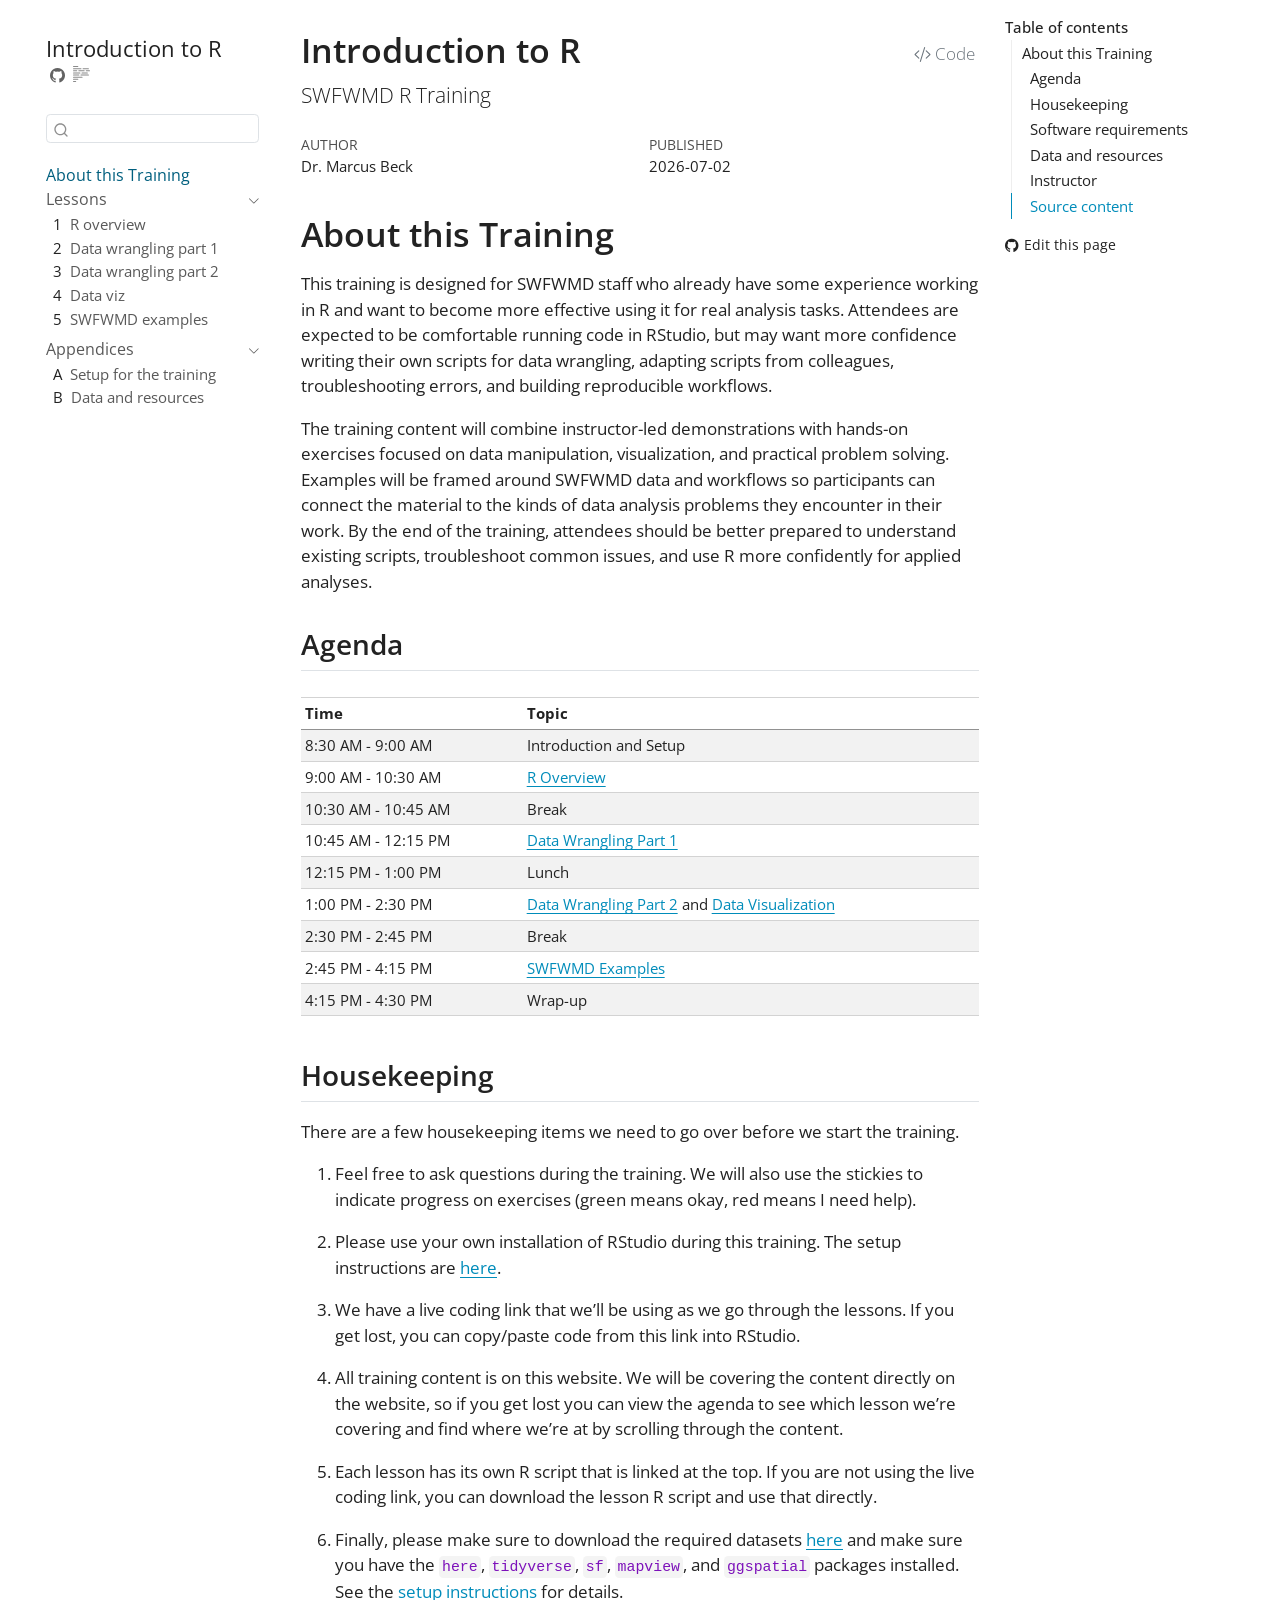
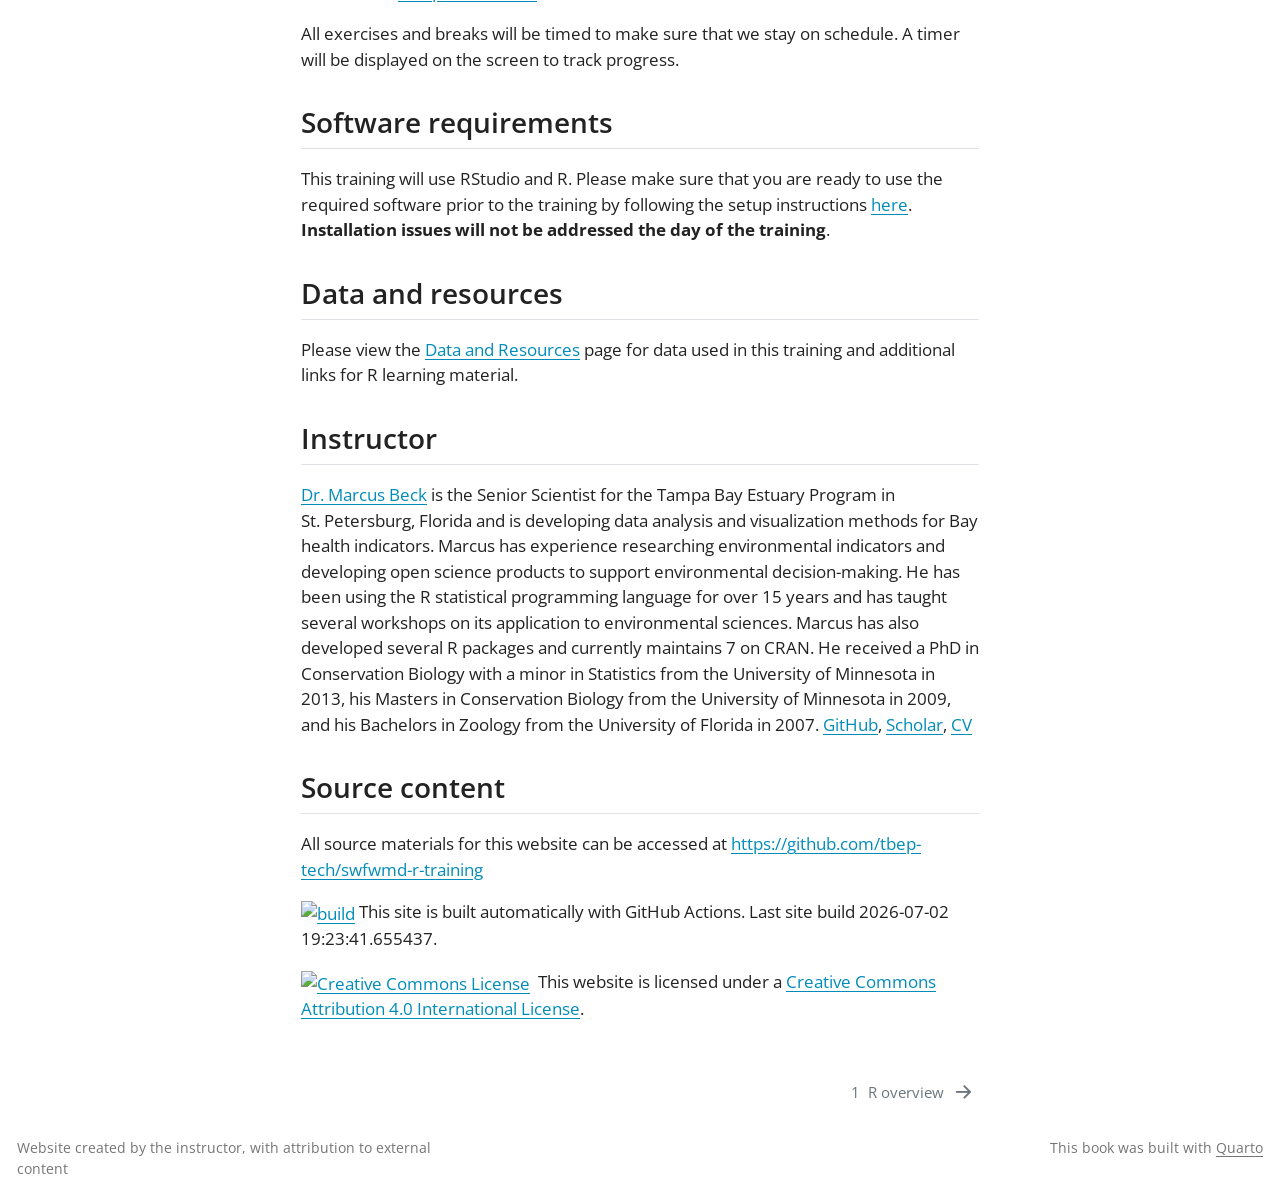
==== index.html @ 3ed72753 "Built site for gh-pages" ====
<!DOCTYPE html>
<html xmlns="http://www.w3.org/1999/xhtml" lang="en" xml:lang="en"><head>

<meta charset="utf-8">
<meta name="generator" content="quarto-1.9.38">

<meta name="viewport" content="width=device-width, initial-scale=1.0, user-scalable=yes">

<meta name="author" content="Dr.&nbsp;Marcus Beck">
<meta name="dcterms.date" content="2026-07-02">

<title>Introduction to R</title>
<style>
/* Default styles provided by pandoc.
** See https://pandoc.org/MANUAL.html#variables-for-html for config info.
*/
code{white-space: pre-wrap;}
span.smallcaps{font-variant: small-caps;}
div.columns{display: flex; gap: min(4vw, 1.5em);}
div.column{flex: auto; overflow-x: auto;}
div.hanging-indent{margin-left: 1.5em; text-indent: -1.5em;}
ul.task-list{list-style: none;}
ul.task-list li input[type="checkbox"] {
  width: 0.8em;
  margin: 0 0.8em 0.2em -1em; /* quarto-specific, see https://github.com/quarto-dev/quarto-cli/issues/4556 */ 
  vertical-align: middle;
}
</style>


<script src="site_libs/quarto-nav/quarto-nav.js"></script>
<script src="site_libs/quarto-nav/headroom.min.js"></script>
<script src="site_libs/clipboard/clipboard.min.js"></script>
<script src="site_libs/quarto-search/autocomplete.umd.js"></script>
<script src="site_libs/quarto-search/fuse.min.js"></script>
<script src="site_libs/quarto-search/quarto-search.js"></script>
<meta name="quarto:offset" content="./">
<link href="./R_overview.html" rel="next">
<script src="site_libs/quarto-html/quarto.js" type="module"></script>
<script src="site_libs/quarto-html/tabsets/tabsets.js" type="module"></script>
<script src="site_libs/quarto-html/popper.min.js"></script>
<script src="site_libs/quarto-html/tippy.umd.min.js"></script>
<script src="site_libs/quarto-html/anchor.min.js"></script>
<link href="site_libs/quarto-html/tippy.css" rel="stylesheet">
<link href="site_libs/quarto-html/quarto-syntax-highlighting-15634bcf2e68342d4ad2dfa704d543f6.css" rel="stylesheet" id="quarto-text-highlighting-styles">
<script src="site_libs/bootstrap/bootstrap.min.js"></script>
<link href="site_libs/bootstrap/bootstrap-icons.css" rel="stylesheet">
<link href="site_libs/bootstrap/bootstrap-e1dc7c06b84616ffc65b98f43969cebb.min.css" rel="stylesheet" append-hash="true" id="quarto-bootstrap" data-mode="light">
<script id="quarto-search-options" type="application/json">{
  "location": "sidebar",
  "copy-button": false,
  "collapse-after": 3,
  "panel-placement": "start",
  "type": "textbox",
  "limit": 50,
  "keyboard-shortcut": [
    "f",
    "/",
    "s"
  ],
  "show-item-context": false,
  "language": {
    "search-no-results-text": "No results",
    "search-matching-documents-text": "matching documents",
    "search-copy-link-title": "Copy link to search",
    "search-hide-matches-text": "Hide additional matches",
    "search-more-match-text": "more match in this document",
    "search-more-matches-text": "more matches in this document",
    "search-clear-button-title": "Clear",
    "search-text-placeholder": "",
    "search-detached-cancel-button-title": "Cancel",
    "search-submit-button-title": "Submit",
    "search-label": "Search"
  }
}</script>


</head>

<body class="nav-sidebar floating quarto-light">

<div id="quarto-search-results"></div>
  <header id="quarto-header" class="headroom fixed-top">
  <nav class="quarto-secondary-nav">
    <div class="container-fluid d-flex">
      <button type="button" class="quarto-btn-toggle btn" data-bs-toggle="collapse" role="button" data-bs-target=".quarto-sidebar-collapse-item" aria-controls="quarto-sidebar" aria-expanded="false" aria-label="Toggle sidebar navigation" onclick="if (window.quartoToggleHeadroom) { window.quartoToggleHeadroom(); }">
        <i class="bi bi-layout-text-sidebar-reverse"></i>
      </button>
        <nav class="quarto-page-breadcrumbs" aria-label="breadcrumb"><ol class="breadcrumb"><li class="breadcrumb-item"><a href="./index.html">About this Training</a></li></ol></nav>
        <a class="flex-grow-1" role="navigation" data-bs-toggle="collapse" data-bs-target=".quarto-sidebar-collapse-item" aria-controls="quarto-sidebar" aria-expanded="false" aria-label="Toggle sidebar navigation" onclick="if (window.quartoToggleHeadroom) { window.quartoToggleHeadroom(); }">      
        </a>
      <button type="button" class="btn quarto-search-button" aria-label="Search" onclick="window.quartoOpenSearch();">
        <i class="bi bi-search"></i>
      </button>
    </div>
  </nav>
</header>
<!-- content -->
<div id="quarto-content" class="quarto-container page-columns page-rows-contents page-layout-article">
<!-- sidebar -->
  <nav id="quarto-sidebar" class="sidebar collapse collapse-horizontal quarto-sidebar-collapse-item sidebar-navigation floating overflow-auto">
    <div class="pt-lg-2 mt-2 text-left sidebar-header">
    <div class="sidebar-title mb-0 py-0">
      <a href="./">Introduction to R</a> 
        <div class="sidebar-tools-main">
    <a href="https://github.com/tbep-tech/swfwmd-r-training" title="Source Code" class="quarto-navigation-tool px-1" aria-label="Source Code"><i class="bi bi-github"></i></a>
  <a href="" class="quarto-reader-toggle quarto-navigation-tool px-1" onclick="window.quartoToggleReader(); return false;" title="Toggle reader mode">
  <div class="quarto-reader-toggle-btn">
  <i class="bi"></i>
  </div>
</a>
</div>
    </div>
      </div>
        <div class="mt-2 flex-shrink-0 align-items-center">
        <div class="sidebar-search">
        <div id="quarto-search" class="" title="Search"></div>
        </div>
        </div>
    <div class="sidebar-menu-container"> 
    <ul class="list-unstyled mt-1">
        <li class="sidebar-item">
  <div class="sidebar-item-container"> 
  <a href="./index.html" class="sidebar-item-text sidebar-link active">
 <span class="menu-text">About this Training</span></a>
  </div>
</li>
        <li class="sidebar-item sidebar-item-section">
      <div class="sidebar-item-container"> 
            <a class="sidebar-item-text sidebar-link text-start" data-bs-toggle="collapse" data-bs-target="#quarto-sidebar-section-1" role="navigation" aria-expanded="true">
 <span class="menu-text">Lessons</span></a>
          <a class="sidebar-item-toggle text-start" data-bs-toggle="collapse" data-bs-target="#quarto-sidebar-section-1" role="navigation" aria-expanded="true" aria-label="Toggle section">
            <i class="bi bi-chevron-right ms-2"></i>
          </a> 
      </div>
      <ul id="quarto-sidebar-section-1" class="collapse list-unstyled sidebar-section depth1 show">  
          <li class="sidebar-item">
  <div class="sidebar-item-container"> 
  <a href="./R_overview.html" class="sidebar-item-text sidebar-link">
 <span class="menu-text"><span class="chapter-number">1</span>&nbsp; <span class="chapter-title">R overview</span></span></a>
  </div>
</li>
          <li class="sidebar-item">
  <div class="sidebar-item-container"> 
  <a href="./data_wrangling_1.html" class="sidebar-item-text sidebar-link">
 <span class="menu-text"><span class="chapter-number">2</span>&nbsp; <span class="chapter-title">Data wrangling part 1</span></span></a>
  </div>
</li>
          <li class="sidebar-item">
  <div class="sidebar-item-container"> 
  <a href="./data_wrangling_2.html" class="sidebar-item-text sidebar-link">
 <span class="menu-text"><span class="chapter-number">3</span>&nbsp; <span class="chapter-title">Data wrangling part 2</span></span></a>
  </div>
</li>
          <li class="sidebar-item">
  <div class="sidebar-item-container"> 
  <a href="./data_viz.html" class="sidebar-item-text sidebar-link">
 <span class="menu-text"><span class="chapter-number">4</span>&nbsp; <span class="chapter-title">Data viz</span></span></a>
  </div>
</li>
          <li class="sidebar-item">
  <div class="sidebar-item-container"> 
  <a href="./swfwmd_examples.html" class="sidebar-item-text sidebar-link">
 <span class="menu-text"><span class="chapter-number">5</span>&nbsp; <span class="chapter-title">SWFWMD examples</span></span></a>
  </div>
</li>
      </ul>
  </li>
        <li class="sidebar-item sidebar-item-section">
      <div class="sidebar-item-container"> 
            <a class="sidebar-item-text sidebar-link text-start" data-bs-toggle="collapse" data-bs-target="#quarto-sidebar-section-2" role="navigation" aria-expanded="true">
 <span class="menu-text">Appendices</span></a>
          <a class="sidebar-item-toggle text-start" data-bs-toggle="collapse" data-bs-target="#quarto-sidebar-section-2" role="navigation" aria-expanded="true" aria-label="Toggle section">
            <i class="bi bi-chevron-right ms-2"></i>
          </a> 
      </div>
      <ul id="quarto-sidebar-section-2" class="collapse list-unstyled sidebar-section depth1 show">  
          <li class="sidebar-item">
  <div class="sidebar-item-container"> 
  <a href="./setup.html" class="sidebar-item-text sidebar-link">
 <span class="menu-text"><span class="chapter-number">A</span>&nbsp; <span class="chapter-title">Setup for the training</span></span></a>
  </div>
</li>
          <li class="sidebar-item">
  <div class="sidebar-item-container"> 
  <a href="./data_resources.html" class="sidebar-item-text sidebar-link">
 <span class="menu-text"><span class="chapter-number">B</span>&nbsp; <span class="chapter-title">Data and resources</span></span></a>
  </div>
</li>
      </ul>
  </li>
    </ul>
    </div>
</nav>
<div id="quarto-sidebar-glass" class="quarto-sidebar-collapse-item" data-bs-toggle="collapse" data-bs-target=".quarto-sidebar-collapse-item"></div>
<!-- margin-sidebar -->
    <div id="quarto-margin-sidebar" class="sidebar margin-sidebar">
        <nav id="TOC" role="doc-toc" class="toc-active">
    <h2 id="toc-title">Table of contents</h2>
   
  <ul>
  <li><a href="#about-this-training" id="toc-about-this-training" class="nav-link active" data-scroll-target="#about-this-training">About this Training</a>
  <ul>
  <li><a href="#agenda" id="toc-agenda" class="nav-link" data-scroll-target="#agenda">Agenda</a></li>
  <li><a href="#housekeeping" id="toc-housekeeping" class="nav-link" data-scroll-target="#housekeeping">Housekeeping</a></li>
  <li><a href="#software-requirements" id="toc-software-requirements" class="nav-link" data-scroll-target="#software-requirements">Software requirements</a></li>
  <li><a href="#data-and-resources" id="toc-data-and-resources" class="nav-link" data-scroll-target="#data-and-resources">Data and resources</a></li>
  <li><a href="#instructor" id="toc-instructor" class="nav-link" data-scroll-target="#instructor">Instructor</a></li>
  <li><a href="#source-content" id="toc-source-content" class="nav-link" data-scroll-target="#source-content">Source content</a></li>
  </ul></li>
  </ul>
<div class="toc-actions"><ul><li><a href="https://github.com/tbep-tech/swfwmd-r-training/edit/main/index.qmd" class="toc-action"><i class="bi bi-github"></i>Edit this page</a></li></ul></div></nav>
    </div>
<!-- main -->
<main class="content" id="quarto-document-content">

<header id="title-block-header" class="quarto-title-block default">
<div class="quarto-title">
<div class="quarto-title-block"><div><h1 class="title">Introduction to R</h1><button type="button" class="btn code-tools-button" id="quarto-code-tools-source" data-quarto-source-url="https://github.com/tbep-tech/swfwmd-r-training/blob/main/index.qmd"><i class="bi"></i> Code</button></div></div>
<p class="subtitle lead">SWFWMD R Training</p>
</div>



<div class="quarto-title-meta">

    <div>
    <div class="quarto-title-meta-heading">Author</div>
    <div class="quarto-title-meta-contents">
             <p>Dr.&nbsp;Marcus Beck </p>
          </div>
  </div>
    
    <div>
    <div class="quarto-title-meta-heading">Published</div>
    <div class="quarto-title-meta-contents">
      <p class="date">2026-07-02</p>
    </div>
  </div>
  
    
  </div>
  


</header>


<div class="cell">
<style type="text/css">
figcaption {
  margin: auto;
  text-align: center;
}
</style>
</div>
<section id="about-this-training" class="level1 unnumbered">
<h1 class="unnumbered">About this Training</h1>
<p>This training is designed for SWFWMD staff who already have some experience working in R and want to become more effective using it for real analysis tasks. Attendees are expected to be comfortable running code in RStudio, but may want more confidence writing their own scripts for data wrangling, adapting scripts from colleagues, troubleshooting errors, and building reproducible workflows.</p>
<p>The training content will combine instructor-led demonstrations with hands-on exercises focused on data manipulation, visualization, and practical problem solving. Examples will be framed around SWFWMD data and workflows so participants can connect the material to the kinds of data analysis problems they encounter in their work. By the end of the training, attendees should be better prepared to understand existing scripts, troubleshoot common issues, and use R more confidently for applied analyses.</p>
<section id="agenda" class="level2 unnumbered">
<h2 class="unnumbered anchored" data-anchor-id="agenda">Agenda</h2>
<div class="cell">
<div class="cell-output-display">
<table class="caption-top table table-sm table-striped small">
<thead>
<tr class="header">
<th style="text-align: left;">Time</th>
<th style="text-align: left;">Topic</th>
</tr>
</thead>
<tbody>
<tr class="odd">
<td style="text-align: left;">8:30 AM - 9:00 AM</td>
<td style="text-align: left;">Introduction and Setup</td>
</tr>
<tr class="even">
<td style="text-align: left;">9:00 AM - 10:30 AM</td>
<td style="text-align: left;"><a href="R_overview.html">R Overview</a></td>
</tr>
<tr class="odd">
<td style="text-align: left;">10:30 AM - 10:45 AM</td>
<td style="text-align: left;">Break</td>
</tr>
<tr class="even">
<td style="text-align: left;">10:45 AM - 12:15 PM</td>
<td style="text-align: left;"><a href="data_wrangling_1.html">Data Wrangling Part 1</a></td>
</tr>
<tr class="odd">
<td style="text-align: left;">12:15 PM - 1:00 PM</td>
<td style="text-align: left;">Lunch</td>
</tr>
<tr class="even">
<td style="text-align: left;">1:00 PM - 2:30 PM</td>
<td style="text-align: left;"><a href="data_wrangling_2.html">Data Wrangling Part 2</a> and <a href="data_viz.html">Data Visualization</a></td>
</tr>
<tr class="odd">
<td style="text-align: left;">2:30 PM - 2:45 PM</td>
<td style="text-align: left;">Break</td>
</tr>
<tr class="even">
<td style="text-align: left;">2:45 PM - 4:15 PM</td>
<td style="text-align: left;"><a href="swfwmd_examples.html">SWFWMD Examples</a></td>
</tr>
<tr class="odd">
<td style="text-align: left;">4:15 PM - 4:30 PM</td>
<td style="text-align: left;">Wrap-up</td>
</tr>
</tbody>
</table>
</div>
</div>
</section>
<section id="housekeeping" class="level2 unnumbered">
<h2 class="unnumbered anchored" data-anchor-id="housekeeping">Housekeeping</h2>
<p>There are a few housekeeping items we need to go over before we start the training.</p>
<ol type="1">
<li><p>Feel free to ask questions during the training. We will also use the stickies to indicate progress on exercises (green means okay, red means I need help).</p></li>
<li><p>Please use your own installation of RStudio during this training. The setup instructions are <a href="setup.html">here</a>.</p></li>
<li><p>We have a live coding link that we’ll be using as we go through the lessons. If you get lost, you can copy/paste code from this link into RStudio.</p></li>
<li><p>All training content is on this website. We will be covering the content directly on the website, so if you get lost you can view the agenda to see which lesson we’re covering and find where we’re at by scrolling through the content.</p></li>
<li><p>Each lesson has its own R script that is linked at the top. If you are not using the live coding link, you can download the lesson R script and use that directly.</p></li>
<li><p>Finally, please make sure to download the required datasets <a href="data/data.zip">here</a> and make sure you have the <code>here</code>, <code>tidyverse</code>, <code>sf</code>, <code>mapview</code>, and <code>ggspatial</code> packages installed. See the <a href="setup.html">setup instructions</a> for details.</p></li>
</ol>
<p>All exercises and breaks will be timed to make sure that we stay on schedule. A timer will be displayed on the screen to track progress.</p>
</section>
<section id="software-requirements" class="level2">
<h2 class="anchored" data-anchor-id="software-requirements">Software requirements</h2>
<p>This training will use RStudio and R. Please make sure that you are ready to use the required software prior to the training by following the setup instructions <a href="setup.html">here</a>. <strong>Installation issues will not be addressed the day of the training</strong>.</p>
</section>
<section id="data-and-resources" class="level2">
<h2 class="anchored" data-anchor-id="data-and-resources">Data and resources</h2>
<p>Please view the <a href="data_resources.html">Data and Resources</a> page for data used in this training and additional links for R learning material.</p>
</section>
<section id="instructor" class="level2">
<h2 class="anchored" data-anchor-id="instructor">Instructor</h2>
<p><a href="mailto:mbeck@tbep.org">Dr.&nbsp;Marcus Beck</a> is the Senior Scientist for the Tampa Bay Estuary Program in St.&nbsp;Petersburg, Florida and is developing data analysis and visualization methods for Bay health indicators. Marcus has experience researching environmental indicators and developing open science products to support environmental decision-making. He has been using the R statistical programming language for over 15 years and has taught several workshops on its application to environmental sciences. Marcus has also developed several R packages and currently maintains 7 on CRAN. He received a PhD in Conservation Biology with a minor in Statistics from the University of Minnesota in 2013, his Masters in Conservation Biology from the University of Minnesota in 2009, and his Bachelors in Zoology from the University of Florida in 2007. <a href="https://github.com/fawda123" target="_blank">GitHub</a>, <a href="https://scholar.google.com/citations?user=9ZDDQ_8AAAAJ&amp;hl=en&amp;authuser=2" target="_blank">Scholar</a>, <a href="https://github.com/fawda123/CV/blob/master/Beck_CV.pdf" target="_blank">CV</a></p>
</section>
<section id="source-content" class="level2">
<h2 class="anchored" data-anchor-id="source-content">Source content</h2>
<p>All source materials for this website can be accessed at <a href="https://github.com/tbep-tech/swfwmd-r-training" target="_blank">https://github.com/tbep-tech/swfwmd-r-training</a></p>
<p><a href="https://github.com/tbep-tech/swfwmd-r-training/actions"><img src="https://github.com/tbep-tech/swfwmd-r-training/workflows/build/badge.svg" class="img-fluid" alt="build"></a> This site is built automatically with GitHub Actions. Last site build 2026-07-02 19:23:41.655437.</p>
<p><a rel="license" href="http://creativecommons.org/licenses/by/4.0/"><img alt="Creative Commons License" style="border-width:0" src="https://i.creativecommons.org/l/by/4.0/88x31.png"></a>&nbsp;&nbsp;This website is licensed under a <a rel="license" href="http://creativecommons.org/licenses/by/4.0/">Creative Commons Attribution 4.0 International License</a>.</p>


</section>
</section>

</main> <!-- /main -->
<script id="quarto-html-after-body" type="application/javascript">
  window.document.addEventListener("DOMContentLoaded", function (event) {
    const icon = "";
    const anchorJS = new window.AnchorJS();
    anchorJS.options = {
      placement: 'right',
      icon: icon
    };
    anchorJS.add('.anchored');
    const isCodeAnnotation = (el) => {
      for (const clz of el.classList) {
        if (clz.startsWith('code-annotation-')) {                     
          return true;
        }
      }
      return false;
    }
    const onCopySuccess = function(e) {
      // button target
      const button = e.trigger;
      // don't keep focus
      button.blur();
      // flash "checked"
      button.classList.add('code-copy-button-checked');
      var currentTitle = button.getAttribute("title");
      button.setAttribute("title", "Copied!");
      let tooltip;
      if (window.bootstrap) {
        button.setAttribute("data-bs-toggle", "tooltip");
        button.setAttribute("data-bs-placement", "left");
        button.setAttribute("data-bs-title", "Copied!");
        tooltip = new bootstrap.Tooltip(button, 
          { trigger: "manual", 
            customClass: "code-copy-button-tooltip",
            offset: [0, -8]});
        tooltip.show();    
      }
      setTimeout(function() {
        if (tooltip) {
          tooltip.hide();
          button.removeAttribute("data-bs-title");
          button.removeAttribute("data-bs-toggle");
          button.removeAttribute("data-bs-placement");
        }
        button.setAttribute("title", currentTitle);
        button.classList.remove('code-copy-button-checked');
      }, 1000);
      // clear code selection
      e.clearSelection();
    }
    const getTextToCopy = function(trigger) {
      const outerScaffold = trigger.parentElement.cloneNode(true);
      const codeEl = outerScaffold.querySelector('code');
      for (const childEl of codeEl.children) {
        if (isCodeAnnotation(childEl)) {
          childEl.remove();
        }
      }
      return codeEl.innerText;
    }
    const clipboard = new window.ClipboardJS('.code-copy-button:not([data-in-quarto-modal])', {
      text: getTextToCopy
    });
    clipboard.on('success', onCopySuccess);
    if (window.document.getElementById('quarto-embedded-source-code-modal')) {
      const clipboardModal = new window.ClipboardJS('.code-copy-button[data-in-quarto-modal]', {
        text: getTextToCopy,
        container: window.document.getElementById('quarto-embedded-source-code-modal')
      });
      clipboardModal.on('success', onCopySuccess);
    }
    const viewSource = window.document.getElementById('quarto-view-source') ||
                       window.document.getElementById('quarto-code-tools-source');
    if (viewSource) {
      const sourceUrl = viewSource.getAttribute("data-quarto-source-url");
      viewSource.addEventListener("click", function(e) {
        if (sourceUrl) {
          // rstudio viewer pane
          if (/\bcapabilities=\b/.test(window.location)) {
            window.open(sourceUrl);
          } else {
            window.location.href = sourceUrl;
          }
        } else {
          const modal = new bootstrap.Modal(document.getElementById('quarto-embedded-source-code-modal'));
          modal.show();
        }
        return false;
      });
    }
    function toggleCodeHandler(show) {
      return function(e) {
        const detailsSrc = window.document.querySelectorAll(".cell > details > .sourceCode");
        for (let i=0; i<detailsSrc.length; i++) {
          const details = detailsSrc[i].parentElement;
          if (show) {
            details.open = true;
          } else {
            details.removeAttribute("open");
          }
        }
        const cellCodeDivs = window.document.querySelectorAll(".cell > .sourceCode");
        const fromCls = show ? "hidden" : "unhidden";
        const toCls = show ? "unhidden" : "hidden";
        for (let i=0; i<cellCodeDivs.length; i++) {
          const codeDiv = cellCodeDivs[i];
          if (codeDiv.classList.contains(fromCls)) {
            codeDiv.classList.remove(fromCls);
            codeDiv.classList.add(toCls);
          } 
        }
        return false;
      }
    }
    const hideAllCode = window.document.getElementById("quarto-hide-all-code");
    if (hideAllCode) {
      hideAllCode.addEventListener("click", toggleCodeHandler(false));
    }
    const showAllCode = window.document.getElementById("quarto-show-all-code");
    if (showAllCode) {
      showAllCode.addEventListener("click", toggleCodeHandler(true));
    }
      var localhostRegex = new RegExp(/^(?:http|https):\/\/localhost\:?[0-9]*\//);
      var mailtoRegex = new RegExp(/^mailto:/);
        var filterRegex = new RegExp('/' + window.location.host + '/');
      var isInternal = (href) => {
          return filterRegex.test(href) || localhostRegex.test(href) || mailtoRegex.test(href);
      }
      // Inspect non-navigation links and adorn them if external
     var links = window.document.querySelectorAll('a[href]:not(.nav-link):not(.navbar-brand):not(.toc-action):not(.sidebar-link):not(.sidebar-item-toggle):not(.pagination-link):not(.no-external):not([aria-hidden]):not(.dropdown-item):not(.quarto-navigation-tool):not(.about-link)');
      for (var i=0; i<links.length; i++) {
        const link = links[i];
        if (!isInternal(link.href)) {
          // undo the damage that might have been done by quarto-nav.js in the case of
          // links that we want to consider external
          if (link.dataset.originalHref !== undefined) {
            link.href = link.dataset.originalHref;
          }
        }
      }
    function tippyHover(el, contentFn, onTriggerFn, onUntriggerFn) {
      const config = {
        allowHTML: true,
        maxWidth: 500,
        delay: 100,
        arrow: false,
        appendTo: function(el) {
            return el.parentElement;
        },
        interactive: true,
        interactiveBorder: 10,
        theme: 'quarto',
        placement: 'bottom-start',
      };
      if (contentFn) {
        config.content = contentFn;
      }
      if (onTriggerFn) {
        config.onTrigger = onTriggerFn;
      }
      if (onUntriggerFn) {
        config.onUntrigger = onUntriggerFn;
      }
      window.tippy(el, config); 
    }
    const noterefs = window.document.querySelectorAll('a[role="doc-noteref"]');
    for (var i=0; i<noterefs.length; i++) {
      const ref = noterefs[i];
      tippyHover(ref, function() {
        // use id or data attribute instead here
        let href = ref.getAttribute('data-footnote-href') || ref.getAttribute('href');
        try { href = new URL(href).hash; } catch {}
        const id = href.replace(/^#\/?/, "");
        const note = window.document.getElementById(id);
        if (note) {
          return note.innerHTML;
        } else {
          return "";
        }
      });
    }
    const xrefs = window.document.querySelectorAll('a.quarto-xref');
    const processXRef = (id, note) => {
      // Strip column container classes
      const stripColumnClz = (el) => {
        el.classList.remove("page-full", "page-columns");
        if (el.children) {
          for (const child of el.children) {
            stripColumnClz(child);
          }
        }
      }
      stripColumnClz(note)
      if (id === null || id.startsWith('sec-')) {
        // Special case sections, only their first couple elements
        const container = document.createElement("div");
        if (note.children && note.children.length > 2) {
          container.appendChild(note.children[0].cloneNode(true));
          for (let i = 1; i < note.children.length; i++) {
            const child = note.children[i];
            if (child.tagName === "P" && child.innerText === "") {
              continue;
            } else {
              container.appendChild(child.cloneNode(true));
              break;
            }
          }
          if (window.Quarto?.typesetMath) {
            window.Quarto.typesetMath(container);
          }
          return container.innerHTML
        } else {
          if (window.Quarto?.typesetMath) {
            window.Quarto.typesetMath(note);
          }
          return note.innerHTML;
        }
      } else {
        // Remove any anchor links if they are present
        const anchorLink = note.querySelector('a.anchorjs-link');
        if (anchorLink) {
          anchorLink.remove();
        }
        if (window.Quarto?.typesetMath) {
          window.Quarto.typesetMath(note);
        }
        if (note.classList.contains("callout")) {
          return note.outerHTML;
        } else {
          return note.innerHTML;
        }
      }
    }
    for (var i=0; i<xrefs.length; i++) {
      const xref = xrefs[i];
      tippyHover(xref, undefined, function(instance) {
        instance.disable();
        let url = xref.getAttribute('href');
        let hash = undefined; 
        if (url.startsWith('#')) {
          hash = url;
        } else {
          try { hash = new URL(url).hash; } catch {}
        }
        if (hash) {
          const id = hash.replace(/^#\/?/, "");
          const note = window.document.getElementById(id);
          if (note !== null) {
            try {
              const html = processXRef(id, note.cloneNode(true));
              instance.setContent(html);
            } finally {
              instance.enable();
              instance.show();
            }
          } else {
            // See if we can fetch this
            fetch(url.split('#')[0])
            .then(res => res.text())
            .then(html => {
              const parser = new DOMParser();
              const htmlDoc = parser.parseFromString(html, "text/html");
              const note = htmlDoc.getElementById(id);
              if (note !== null) {
                const html = processXRef(id, note);
                instance.setContent(html);
              } 
            }).finally(() => {
              instance.enable();
              instance.show();
            });
          }
        } else {
          // See if we can fetch a full url (with no hash to target)
          // This is a special case and we should probably do some content thinning / targeting
          fetch(url)
          .then(res => res.text())
          .then(html => {
            const parser = new DOMParser();
            const htmlDoc = parser.parseFromString(html, "text/html");
            const note = htmlDoc.querySelector('main.content');
            if (note !== null) {
              // This should only happen for chapter cross references
              // (since there is no id in the URL)
              // remove the first header
              if (note.children.length > 0 && note.children[0].tagName === "HEADER") {
                note.children[0].remove();
              }
              const html = processXRef(null, note);
              instance.setContent(html);
            } 
          }).finally(() => {
            instance.enable();
            instance.show();
          });
        }
      }, function(instance) {
      });
    }
        let selectedAnnoteEl;
        const selectorForAnnotation = ( cell, annotation) => {
          let cellAttr = 'data-code-cell="' + cell + '"';
          let lineAttr = 'data-code-annotation="' +  annotation + '"';
          const selector = 'span[' + cellAttr + '][' + lineAttr + ']';
          return selector;
        }
        const selectCodeLines = (annoteEl) => {
          const doc = window.document;
          const targetCell = annoteEl.getAttribute("data-target-cell");
          const targetAnnotation = annoteEl.getAttribute("data-target-annotation");
          const annoteSpan = window.document.querySelector(selectorForAnnotation(targetCell, targetAnnotation));
          const lines = annoteSpan.getAttribute("data-code-lines").split(",");
          const lineIds = lines.map((line) => {
            return targetCell + "-" + line;
          })
          let top = null;
          let height = null;
          let parent = null;
          if (lineIds.length > 0) {
              //compute the position of the single el (top and bottom and make a div)
              const el = window.document.getElementById(lineIds[0]);
              top = el.offsetTop;
              height = el.offsetHeight;
              parent = el.parentElement.parentElement;
            if (lineIds.length > 1) {
              const lastEl = window.document.getElementById(lineIds[lineIds.length - 1]);
              const bottom = lastEl.offsetTop + lastEl.offsetHeight;
              height = bottom - top;
            }
            if (top !== null && height !== null && parent !== null) {
              // cook up a div (if necessary) and position it 
              let div = window.document.getElementById("code-annotation-line-highlight");
              if (div === null) {
                div = window.document.createElement("div");
                div.setAttribute("id", "code-annotation-line-highlight");
                div.style.position = 'absolute';
                parent.appendChild(div);
              }
              div.style.top = top - 2 + "px";
              div.style.height = height + 4 + "px";
              div.style.left = 0;
              let gutterDiv = window.document.getElementById("code-annotation-line-highlight-gutter");
              if (gutterDiv === null) {
                gutterDiv = window.document.createElement("div");
                gutterDiv.setAttribute("id", "code-annotation-line-highlight-gutter");
                gutterDiv.style.position = 'absolute';
                const codeCell = window.document.getElementById(targetCell);
                const gutter = codeCell.querySelector('.code-annotation-gutter');
                gutter.appendChild(gutterDiv);
              }
              gutterDiv.style.top = top - 2 + "px";
              gutterDiv.style.height = height + 4 + "px";
            }
            selectedAnnoteEl = annoteEl;
          }
        };
        const unselectCodeLines = () => {
          const elementsIds = ["code-annotation-line-highlight", "code-annotation-line-highlight-gutter"];
          elementsIds.forEach((elId) => {
            const div = window.document.getElementById(elId);
            if (div) {
              div.remove();
            }
          });
          selectedAnnoteEl = undefined;
        };
          // Handle positioning of the toggle
      window.addEventListener(
        "resize",
        throttle(() => {
          elRect = undefined;
          if (selectedAnnoteEl) {
            selectCodeLines(selectedAnnoteEl);
          }
        }, 10)
      );
      function throttle(fn, ms) {
      let throttle = false;
      let timer;
        return (...args) => {
          if(!throttle) { // first call gets through
              fn.apply(this, args);
              throttle = true;
          } else { // all the others get throttled
              if(timer) clearTimeout(timer); // cancel #2
              timer = setTimeout(() => {
                fn.apply(this, args);
                timer = throttle = false;
              }, ms);
          }
        };
      }
        // Attach click handler to the DT
        const annoteDls = window.document.querySelectorAll('dt[data-target-cell]');
        for (const annoteDlNode of annoteDls) {
          annoteDlNode.addEventListener('click', (event) => {
            const clickedEl = event.target;
            if (clickedEl !== selectedAnnoteEl) {
              unselectCodeLines();
              const activeEl = window.document.querySelector('dt[data-target-cell].code-annotation-active');
              if (activeEl) {
                activeEl.classList.remove('code-annotation-active');
              }
              selectCodeLines(clickedEl);
              clickedEl.classList.add('code-annotation-active');
            } else {
              // Unselect the line
              unselectCodeLines();
              clickedEl.classList.remove('code-annotation-active');
            }
          });
        }
    const findCites = (el) => {
      const parentEl = el.parentElement;
      if (parentEl) {
        const cites = parentEl.dataset.cites;
        if (cites) {
          return {
            el,
            cites: cites.split(' ')
          };
        } else {
          return findCites(el.parentElement)
        }
      } else {
        return undefined;
      }
    };
    var bibliorefs = window.document.querySelectorAll('a[role="doc-biblioref"]');
    for (var i=0; i<bibliorefs.length; i++) {
      const ref = bibliorefs[i];
      const citeInfo = findCites(ref);
      if (citeInfo) {
        tippyHover(citeInfo.el, function() {
          var popup = window.document.createElement('div');
          citeInfo.cites.forEach(function(cite) {
            var citeDiv = window.document.createElement('div');
            citeDiv.classList.add('hanging-indent');
            citeDiv.classList.add('csl-entry');
            var biblioDiv = window.document.getElementById('ref-' + cite);
            if (biblioDiv) {
              citeDiv.innerHTML = biblioDiv.innerHTML;
            }
            popup.appendChild(citeDiv);
          });
          return popup.innerHTML;
        });
      }
    }
  });
  </script>
<nav class="page-navigation">
  <div class="nav-page nav-page-previous">
  </div>
  <div class="nav-page nav-page-next">
      <a href="./R_overview.html" class="pagination-link" aria-label="R overview">
        <span class="nav-page-text"><span class="chapter-number">1</span>&nbsp; <span class="chapter-title">R overview</span></span> <i class="bi bi-arrow-right-short"></i>
      </a>
  </div>
</nav>
</div> <!-- /content -->
<footer class="footer">
  <div class="nav-footer">
    <div class="nav-footer-left">
<p>Website created by the instructor, with attribution to external content</p>
</div>   
    <div class="nav-footer-center">
      &nbsp;
    <div class="toc-actions d-sm-block d-md-none"><ul><li><a href="https://github.com/tbep-tech/swfwmd-r-training/edit/main/index.qmd" class="toc-action"><i class="bi bi-github"></i>Edit this page</a></li></ul></div></div>
    <div class="nav-footer-right">
<p>This book was built with <a href="https://quarto.org/" target="_blank">Quarto</a></p>
</div>
  </div>
</footer>




</body></html>
---- site_libs/quarto-html/tippy.css ----
.tippy-box[data-animation=fade][data-state=hidden]{opacity:0}[data-tippy-root]{max-width:calc(100vw - 10px)}.tippy-box{position:relative;background-color:#333;color:#fff;border-radius:4px;font-size:14px;line-height:1.4;white-space:normal;outline:0;transition-property:transform,visibility,opacity}.tippy-box[data-placement^=top]>.tippy-arrow{bottom:0}.tippy-box[data-placement^=top]>.tippy-arrow:before{bottom:-7px;left:0;border-width:8px 8px 0;border-top-color:initial;transform-origin:center top}.tippy-box[data-placement^=bottom]>.tippy-arrow{top:0}.tippy-box[data-placement^=bottom]>.tippy-arrow:before{top:-7px;left:0;border-width:0 8px 8px;border-bottom-color:initial;transform-origin:center bottom}.tippy-box[data-placement^=left]>.tippy-arrow{right:0}.tippy-box[data-placement^=left]>.tippy-arrow:before{border-width:8px 0 8px 8px;border-left-color:initial;right:-7px;transform-origin:center left}.tippy-box[data-placement^=right]>.tippy-arrow{left:0}.tippy-box[data-placement^=right]>.tippy-arrow:before{left:-7px;border-width:8px 8px 8px 0;border-right-color:initial;transform-origin:center right}.tippy-box[data-inertia][data-state=visible]{transition-timing-function:cubic-bezier(.54,1.5,.38,1.11)}.tippy-arrow{width:16px;height:16px;color:#333}.tippy-arrow:before{content:"";position:absolute;border-color:transparent;border-style:solid}.tippy-content{position:relative;padding:5px 9px;z-index:1}
---- site_libs/quarto-html/quarto-syntax-highlighting-15634bcf2e68342d4ad2dfa704d543f6.css ----
/* quarto syntax highlight colors */
:root {
  --quarto-hl-ot-color: #003B4F;
  --quarto-hl-at-color: #657422;
  --quarto-hl-ss-color: #20794D;
  --quarto-hl-an-color: #5E5E5E;
  --quarto-hl-fu-color: #4758AB;
  --quarto-hl-st-color: #20794D;
  --quarto-hl-cf-color: #003B4F;
  --quarto-hl-op-color: #5E5E5E;
  --quarto-hl-er-color: #AD0000;
  --quarto-hl-bn-color: #AD0000;
  --quarto-hl-al-color: #AD0000;
  --quarto-hl-va-color: #111111;
  --quarto-hl-bu-color: inherit;
  --quarto-hl-ex-color: inherit;
  --quarto-hl-pp-color: #AD0000;
  --quarto-hl-in-color: #5E5E5E;
  --quarto-hl-vs-color: #20794D;
  --quarto-hl-wa-color: #5E5E5E;
  --quarto-hl-do-color: #5E5E5E;
  --quarto-hl-im-color: #00769E;
  --quarto-hl-ch-color: #20794D;
  --quarto-hl-dt-color: #AD0000;
  --quarto-hl-fl-color: #AD0000;
  --quarto-hl-co-color: #5E5E5E;
  --quarto-hl-cv-color: #5E5E5E;
  --quarto-hl-cn-color: #8f5902;
  --quarto-hl-sc-color: #5E5E5E;
  --quarto-hl-dv-color: #AD0000;
  --quarto-hl-kw-color: #003B4F;
}

/* other quarto variables */
:root {
  --quarto-font-monospace: SFMono-Regular, Menlo, Monaco, Consolas, "Liberation Mono", "Courier New", monospace;
}

/* syntax highlight based on Pandoc's rules */
pre > code.sourceCode > span {
  color: #003B4F;
}

code.sourceCode > span {
  color: #003B4F;
}

div.sourceCode,
div.sourceCode pre.sourceCode {
  color: #003B4F;
}

/* Normal */
code span {
  color: #003B4F;
}

/* Alert */
code span.al {
  color: #AD0000;
  font-style: inherit;
}

/* Annotation */
code span.an {
  color: #5E5E5E;
  font-style: inherit;
}

/* Attribute */
code span.at {
  color: #657422;
  font-style: inherit;
}

/* BaseN */
code span.bn {
  color: #AD0000;
  font-style: inherit;
}

/* BuiltIn */
code span.bu {
  font-style: inherit;
}

/* ControlFlow */
code span.cf {
  color: #003B4F;
  font-weight: bold;
  font-style: inherit;
}

/* Char */
code span.ch {
  color: #20794D;
  font-style: inherit;
}

/* Constant */
code span.cn {
  color: #8f5902;
  font-style: inherit;
}

/* Comment */
code span.co {
  color: #5E5E5E;
  font-style: inherit;
}

/* CommentVar */
code span.cv {
  color: #5E5E5E;
  font-style: italic;
}

/* Documentation */
code span.do {
  color: #5E5E5E;
  font-style: italic;
}

/* DataType */
code span.dt {
  color: #AD0000;
  font-style: inherit;
}

/* DecVal */
code span.dv {
  color: #AD0000;
  font-style: inherit;
}

/* Error */
code span.er {
  color: #AD0000;
  font-style: inherit;
}

/* Extension */
code span.ex {
  font-style: inherit;
}

/* Float */
code span.fl {
  color: #AD0000;
  font-style: inherit;
}

/* Function */
code span.fu {
  color: #4758AB;
  font-style: inherit;
}

/* Import */
code span.im {
  color: #00769E;
  font-style: inherit;
}

/* Information */
code span.in {
  color: #5E5E5E;
  font-style: inherit;
}

/* Keyword */
code span.kw {
  color: #003B4F;
  font-weight: bold;
  font-style: inherit;
}

/* Operator */
code span.op {
  color: #5E5E5E;
  font-style: inherit;
}

/* Other */
code span.ot {
  color: #003B4F;
  font-style: inherit;
}

/* Preprocessor */
code span.pp {
  color: #AD0000;
  font-style: inherit;
}

/* SpecialChar */
code span.sc {
  color: #5E5E5E;
  font-style: inherit;
}

/* SpecialString */
code span.ss {
  color: #20794D;
  font-style: inherit;
}

/* String */
code span.st {
  color: #20794D;
  font-style: inherit;
}

/* Variable */
code span.va {
  color: #111111;
  font-style: inherit;
}

/* VerbatimString */
code span.vs {
  color: #20794D;
  font-style: inherit;
}

/* Warning */
code span.wa {
  color: #5E5E5E;
  font-style: italic;
}

.prevent-inlining {
  content: "</";
}

/*# sourceMappingURL=f23921c56f73e400b49028c9186a1aa0.css.map */
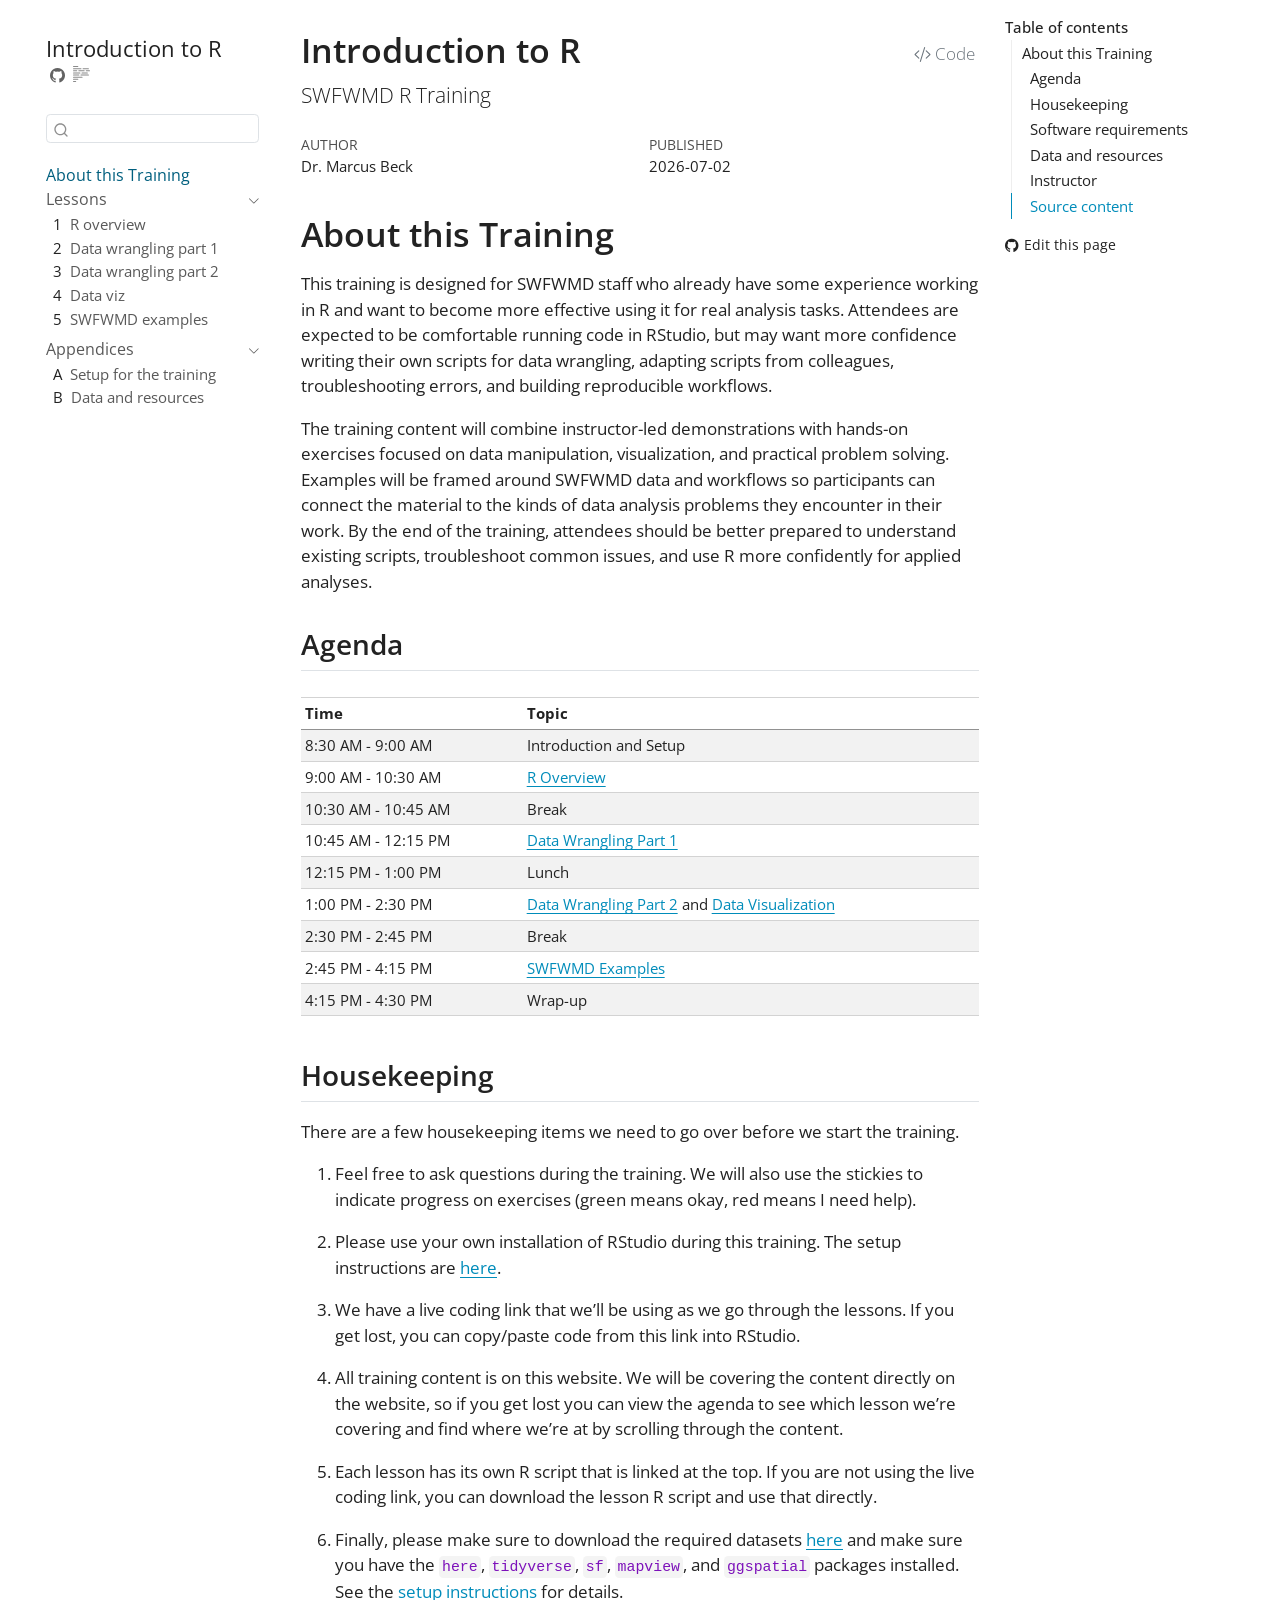
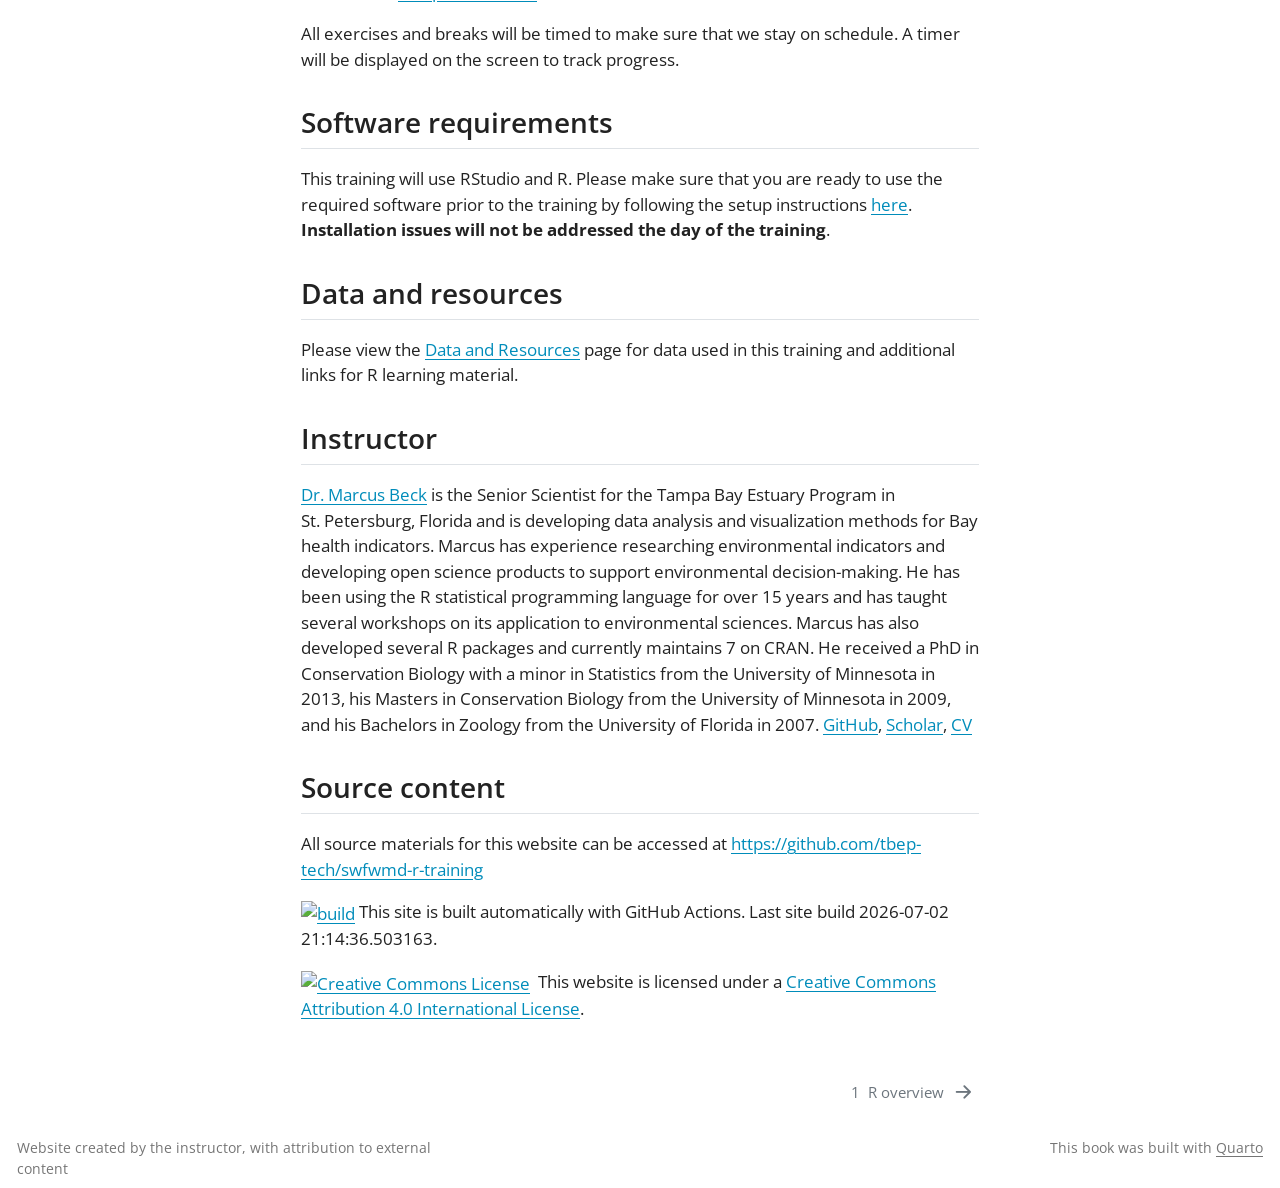
==== commit b5621d7b: "Built site for gh-pages" ====
--- a/index.html
+++ b/index.html
@@ -339,7 +339,7 @@
 <section id="source-content" class="level2">
 <h2 class="anchored" data-anchor-id="source-content">Source content</h2>
 <p>All source materials for this website can be accessed at <a href="https://github.com/tbep-tech/swfwmd-r-training" target="_blank">https://github.com/tbep-tech/swfwmd-r-training</a></p>
-<p><a href="https://github.com/tbep-tech/swfwmd-r-training/actions"><img src="https://github.com/tbep-tech/swfwmd-r-training/workflows/build/badge.svg" class="img-fluid" alt="build"></a> This site is built automatically with GitHub Actions. Last site build 2026-07-02 19:23:41.655437.</p>
+<p><a href="https://github.com/tbep-tech/swfwmd-r-training/actions"><img src="https://github.com/tbep-tech/swfwmd-r-training/workflows/build/badge.svg" class="img-fluid" alt="build"></a> This site is built automatically with GitHub Actions. Last site build 2026-07-02 21:14:36.503163.</p>
 <p><a rel="license" href="http://creativecommons.org/licenses/by/4.0/"><img alt="Creative Commons License" style="border-width:0" src="https://i.creativecommons.org/l/by/4.0/88x31.png"></a>&nbsp;&nbsp;This website is licensed under a <a rel="license" href="http://creativecommons.org/licenses/by/4.0/">Creative Commons Attribution 4.0 International License</a>.</p>
 
 
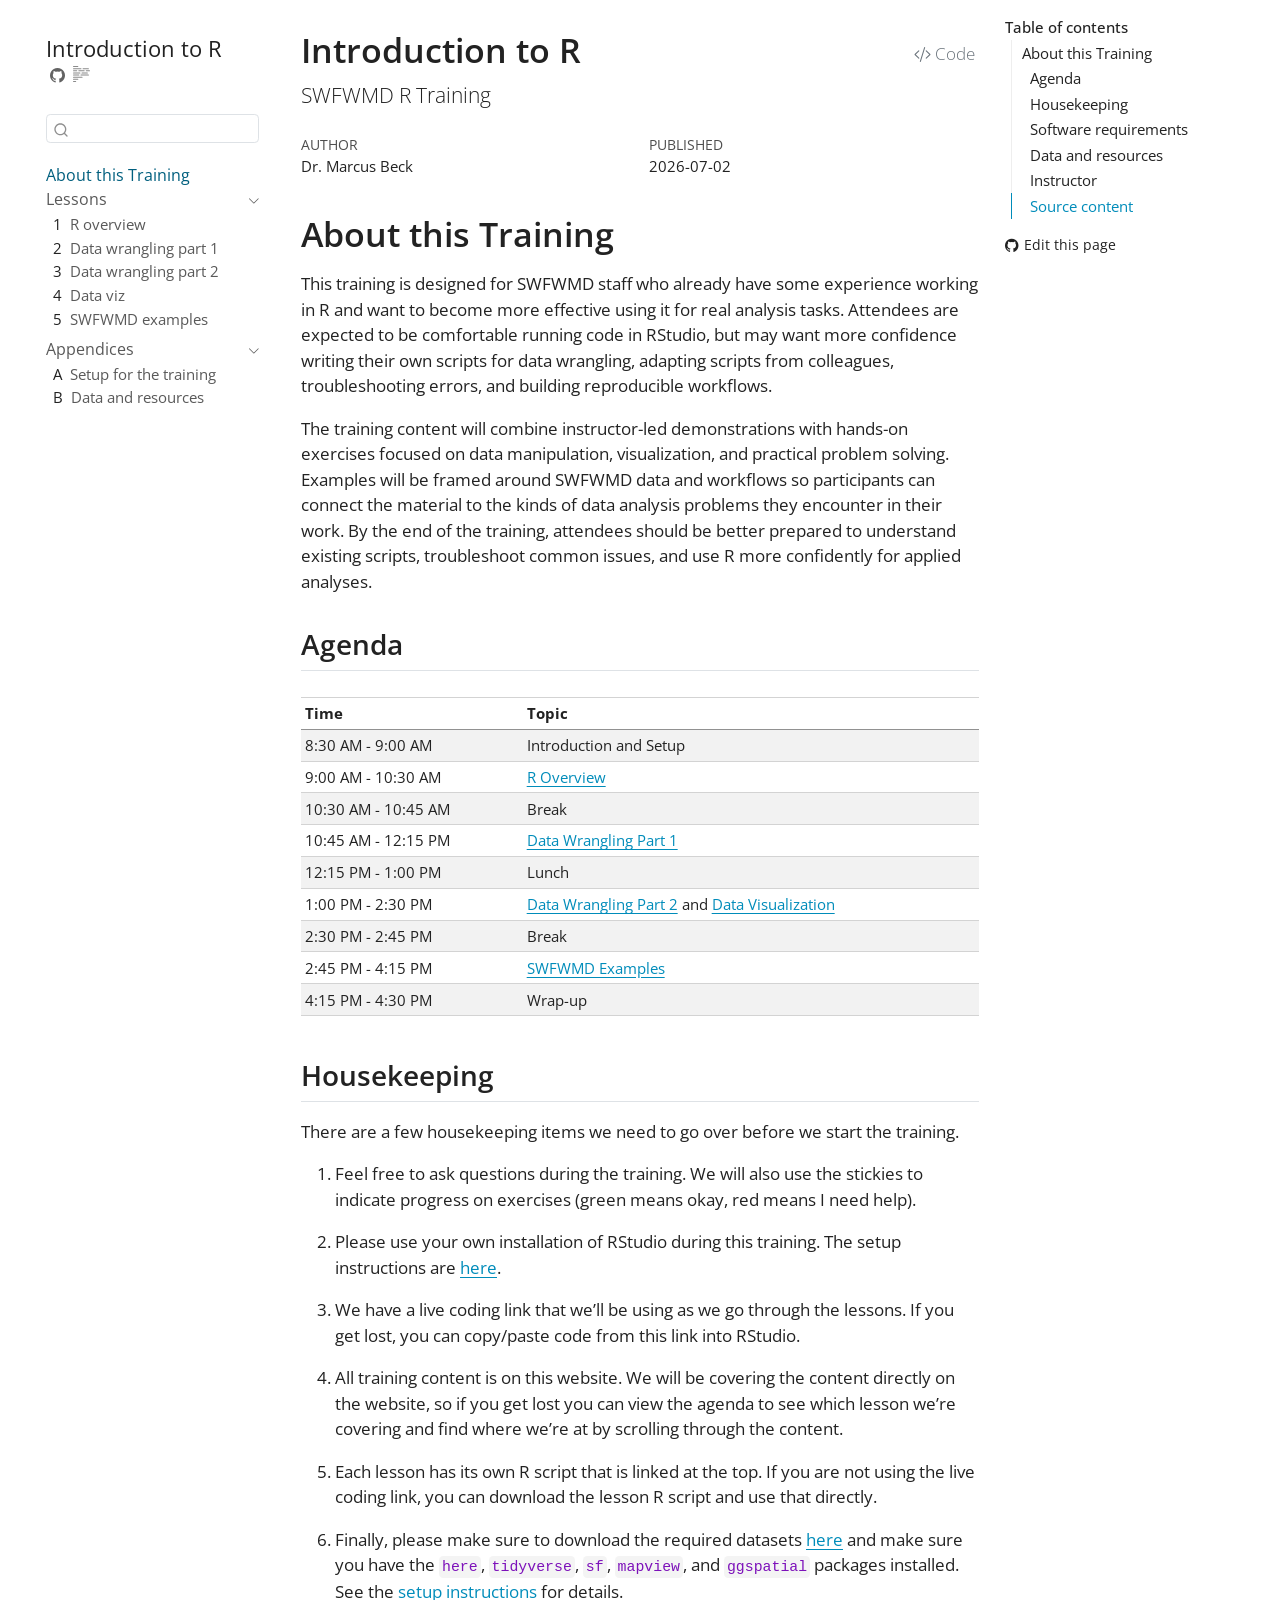
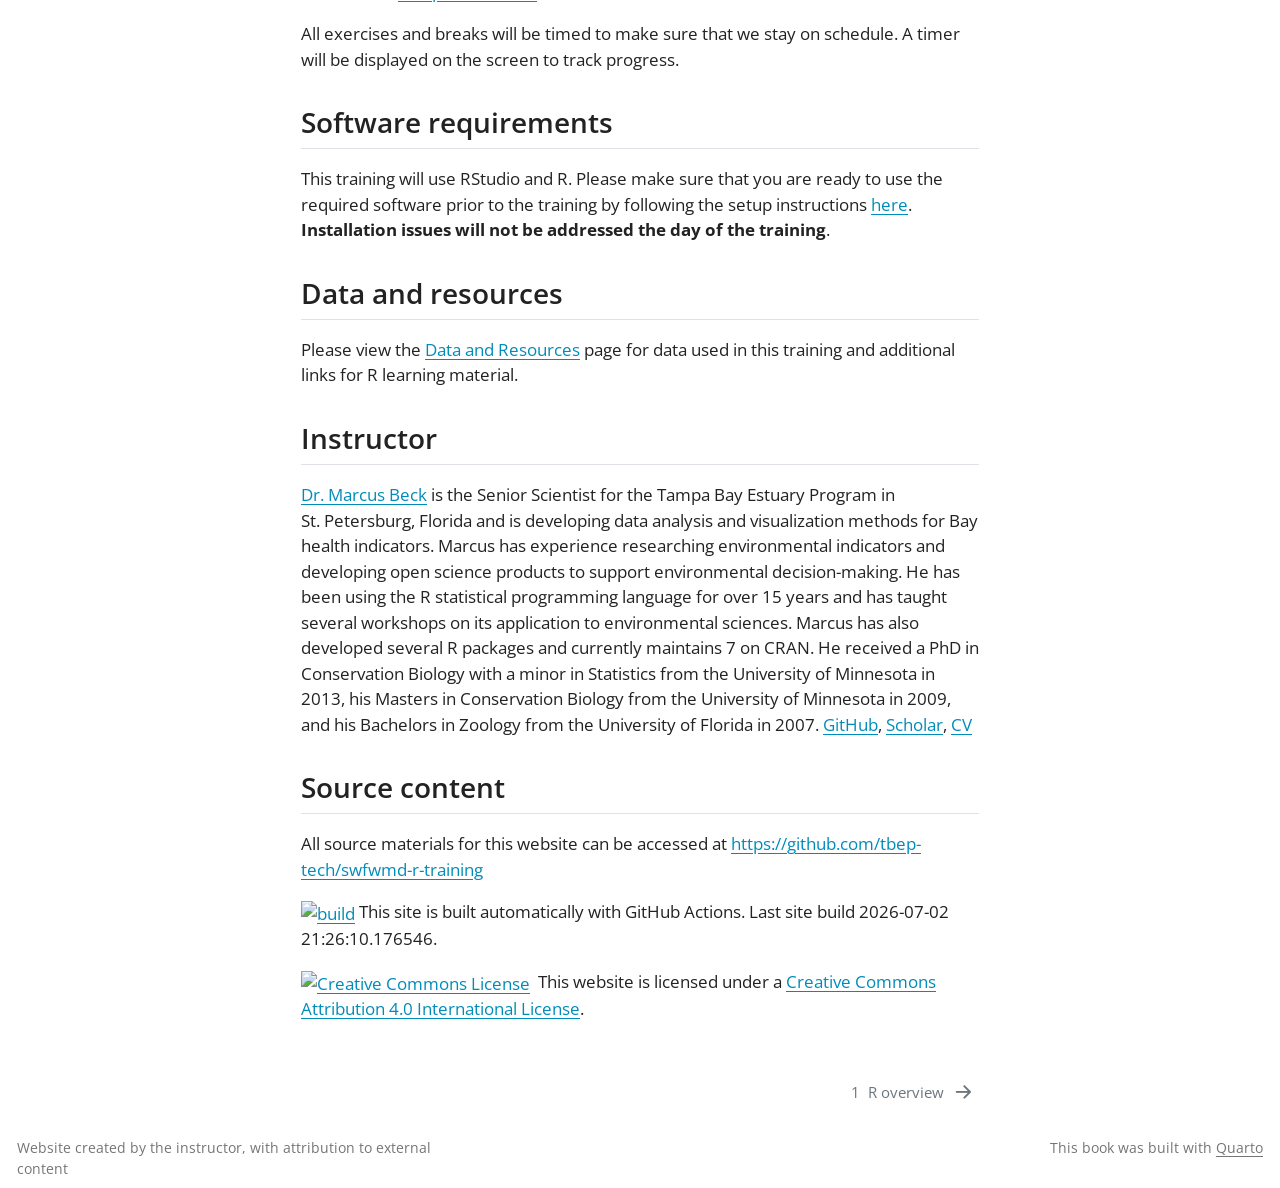
==== commit 3d793bb4: "Built site for gh-pages" ====
--- a/index.html
+++ b/index.html
@@ -339,7 +339,7 @@
 <section id="source-content" class="level2">
 <h2 class="anchored" data-anchor-id="source-content">Source content</h2>
 <p>All source materials for this website can be accessed at <a href="https://github.com/tbep-tech/swfwmd-r-training" target="_blank">https://github.com/tbep-tech/swfwmd-r-training</a></p>
-<p><a href="https://github.com/tbep-tech/swfwmd-r-training/actions"><img src="https://github.com/tbep-tech/swfwmd-r-training/workflows/build/badge.svg" class="img-fluid" alt="build"></a> This site is built automatically with GitHub Actions. Last site build 2026-07-02 21:14:36.503163.</p>
+<p><a href="https://github.com/tbep-tech/swfwmd-r-training/actions"><img src="https://github.com/tbep-tech/swfwmd-r-training/workflows/build/badge.svg" class="img-fluid" alt="build"></a> This site is built automatically with GitHub Actions. Last site build 2026-07-02 21:26:10.176546.</p>
 <p><a rel="license" href="http://creativecommons.org/licenses/by/4.0/"><img alt="Creative Commons License" style="border-width:0" src="https://i.creativecommons.org/l/by/4.0/88x31.png"></a>&nbsp;&nbsp;This website is licensed under a <a rel="license" href="http://creativecommons.org/licenses/by/4.0/">Creative Commons Attribution 4.0 International License</a>.</p>
 
 
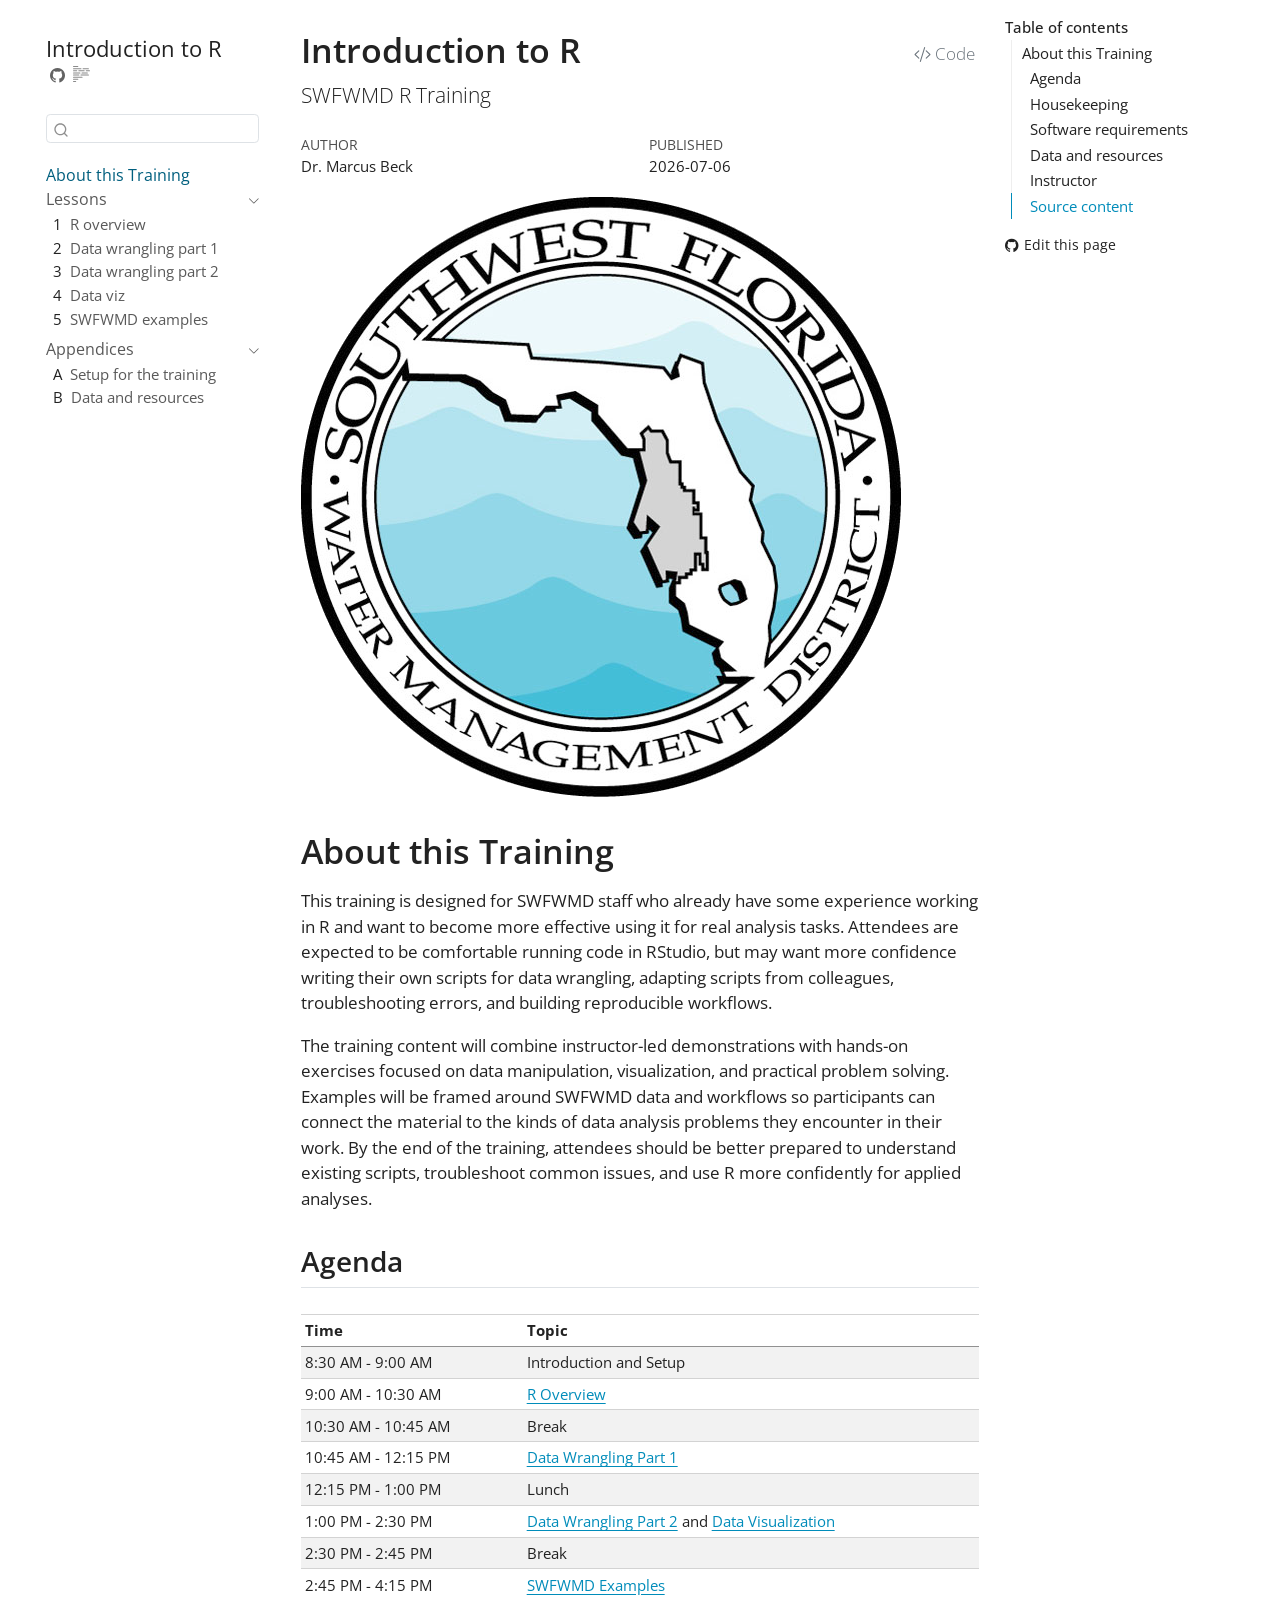
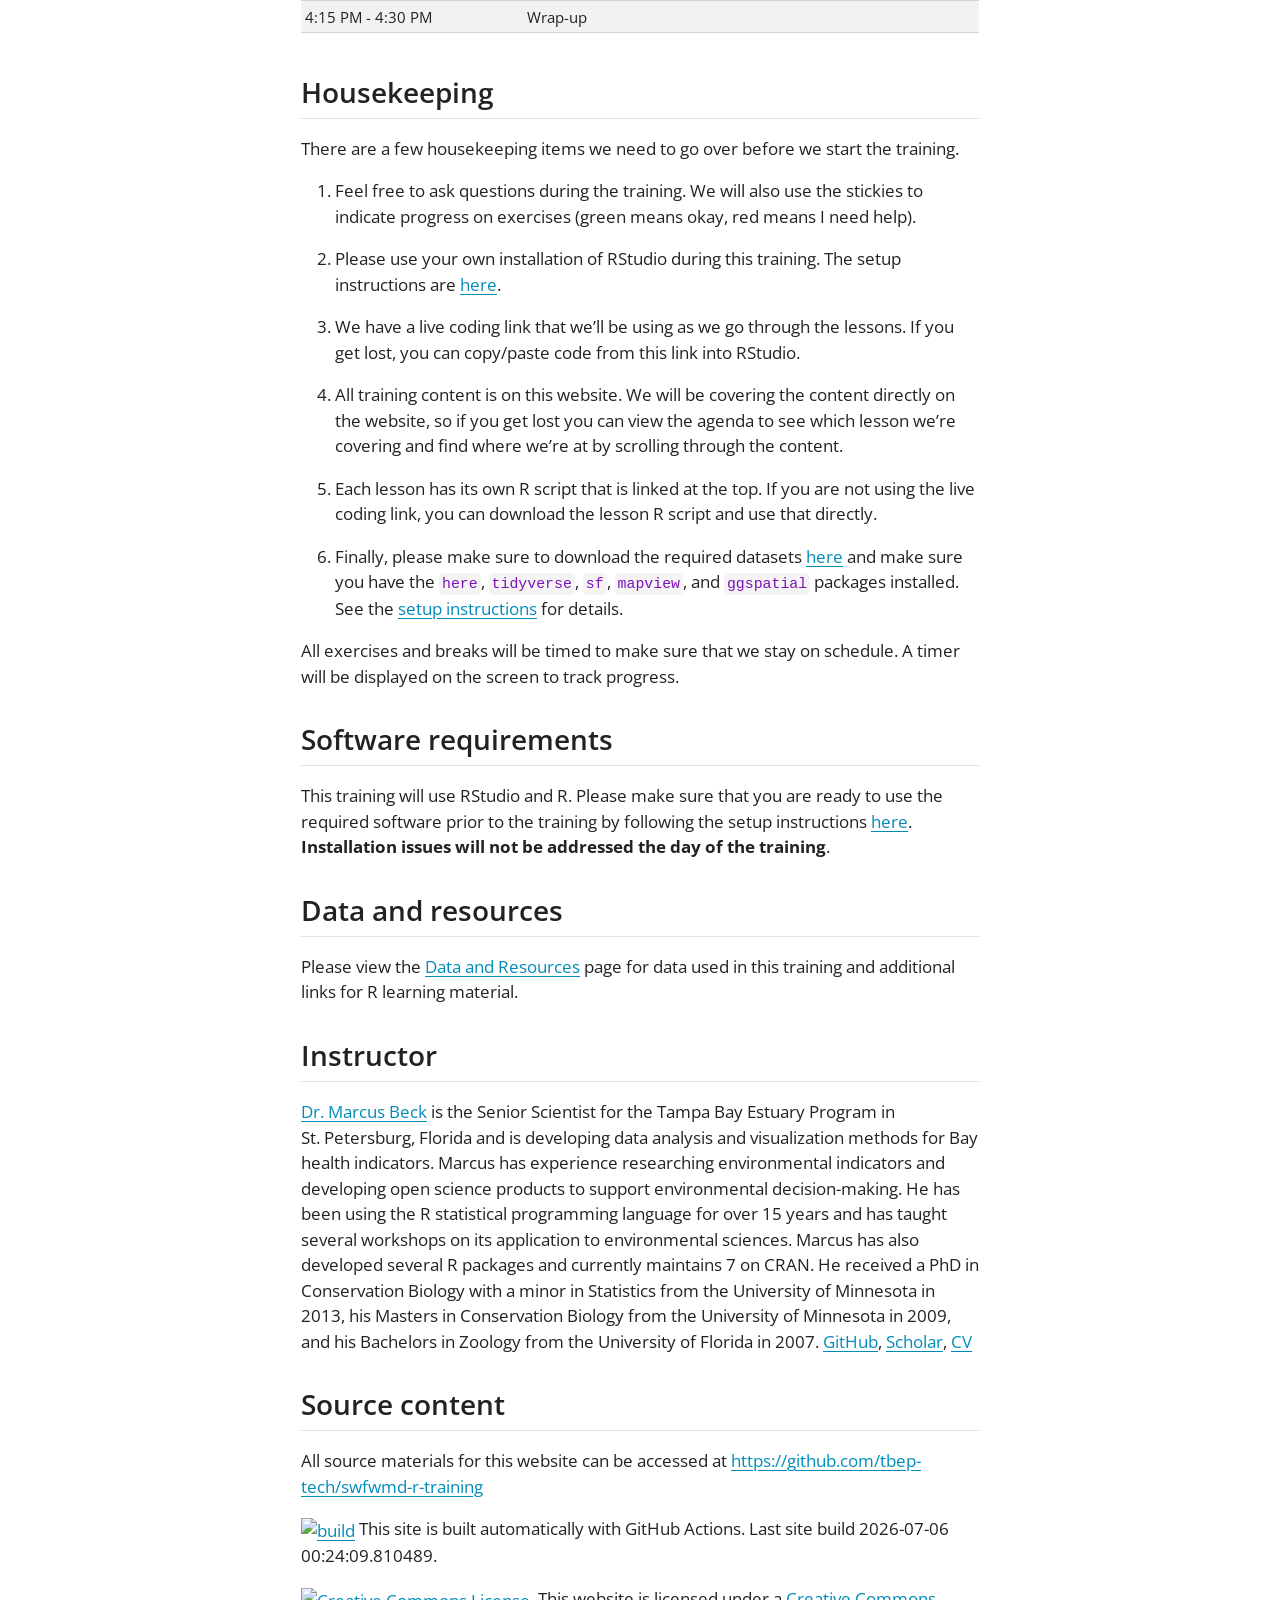
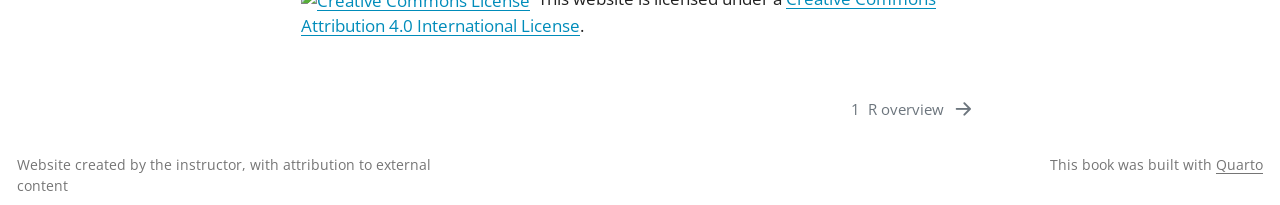
==== commit 4d91c8d6: "Built site for gh-pages" ====
--- a/index.html
+++ b/index.html
@@ -7,7 +7,7 @@
 <meta name="viewport" content="width=device-width, initial-scale=1.0, user-scalable=yes">
 
 <meta name="author" content="Dr.&nbsp;Marcus Beck">
-<meta name="dcterms.date" content="2026-07-02">
+<meta name="dcterms.date" content="2026-07-06">
 
 <title>Introduction to R</title>
 <style>
@@ -46,6 +46,9 @@
 <script src="site_libs/bootstrap/bootstrap.min.js"></script>
 <link href="site_libs/bootstrap/bootstrap-icons.css" rel="stylesheet">
 <link href="site_libs/bootstrap/bootstrap-e1dc7c06b84616ffc65b98f43969cebb.min.css" rel="stylesheet" append-hash="true" id="quarto-bootstrap" data-mode="light">
+<script src="site_libs/quarto-contrib/glightbox/glightbox.min.js"></script>
+<link href="site_libs/quarto-contrib/glightbox/glightbox.min.css" rel="stylesheet">
+<link href="site_libs/quarto-contrib/glightbox/lightbox.css" rel="stylesheet">
 <script id="quarto-search-options" type="application/json">{
   "location": "sidebar",
   "copy-button": false,
@@ -234,7 +237,7 @@
     <div>
     <div class="quarto-title-meta-heading">Published</div>
     <div class="quarto-title-meta-contents">
-      <p class="date">2026-07-02</p>
+      <p class="date">2026-07-06</p>
     </div>
   </div>
   
@@ -254,6 +257,7 @@
 }
 </style>
 </div>
+<p><a href="figs/swfwmd_logo.png" class="lightbox" data-gallery="quarto-lightbox-gallery-1"><img src="figs/swfwmd_logo.png" class="img-fluid"></a></p>
 <section id="about-this-training" class="level1 unnumbered">
 <h1 class="unnumbered">About this Training</h1>
 <p>This training is designed for SWFWMD staff who already have some experience working in R and want to become more effective using it for real analysis tasks. Attendees are expected to be comfortable running code in RStudio, but may want more confidence writing their own scripts for data wrangling, adapting scripts from colleagues, troubleshooting errors, and building reproducible workflows.</p>
@@ -339,7 +343,7 @@
 <section id="source-content" class="level2">
 <h2 class="anchored" data-anchor-id="source-content">Source content</h2>
 <p>All source materials for this website can be accessed at <a href="https://github.com/tbep-tech/swfwmd-r-training" target="_blank">https://github.com/tbep-tech/swfwmd-r-training</a></p>
-<p><a href="https://github.com/tbep-tech/swfwmd-r-training/actions"><img src="https://github.com/tbep-tech/swfwmd-r-training/workflows/build/badge.svg" class="img-fluid" alt="build"></a> This site is built automatically with GitHub Actions. Last site build 2026-07-02 21:26:10.176546.</p>
+<p><a href="https://github.com/tbep-tech/swfwmd-r-training/actions"><img src="https://github.com/tbep-tech/swfwmd-r-training/workflows/build/badge.svg" class="img-fluid" alt="build"></a> This site is built automatically with GitHub Actions. Last site build 2026-07-06 00:24:09.810489.</p>
 <p><a rel="license" href="http://creativecommons.org/licenses/by/4.0/"><img alt="Creative Commons License" style="border-width:0" src="https://i.creativecommons.org/l/by/4.0/88x31.png"></a>&nbsp;&nbsp;This website is licensed under a <a rel="license" href="http://creativecommons.org/licenses/by/4.0/">Creative Commons Attribution 4.0 International License</a>.</p>
 
 
@@ -821,6 +825,38 @@
 </div>
   </div>
 </footer>
+<script>var lightboxQuarto = GLightbox({"closeEffect":"zoom","descPosition":"bottom","loop":false,"openEffect":"zoom","selector":".lightbox"});
+(function() {
+  let previousOnload = window.onload;
+  window.onload = () => {
+    if (previousOnload) {
+      previousOnload();
+    }
+    lightboxQuarto.on('slide_before_load', (data) => {
+      const { slideIndex, slideNode, slideConfig, player, trigger } = data;
+      const href = trigger.getAttribute('href');
+      if (href !== null) {
+        const imgEl = window.document.querySelector(`a[href="${href}"] img`);
+        if (imgEl !== null) {
+          const srcAttr = imgEl.getAttribute("src");
+          if (srcAttr && srcAttr.startsWith("data:")) {
+            slideConfig.href = srcAttr;
+          }
+        }
+      } 
+    });
+  
+    lightboxQuarto.on('slide_after_load', (data) => {
+      const { slideIndex, slideNode, slideConfig, player, trigger } = data;
+      if (window.Quarto?.typesetMath) {
+        window.Quarto.typesetMath(slideNode);
+      }
+    });
+  
+  };
+  
+})();
+          </script>
 
 
 
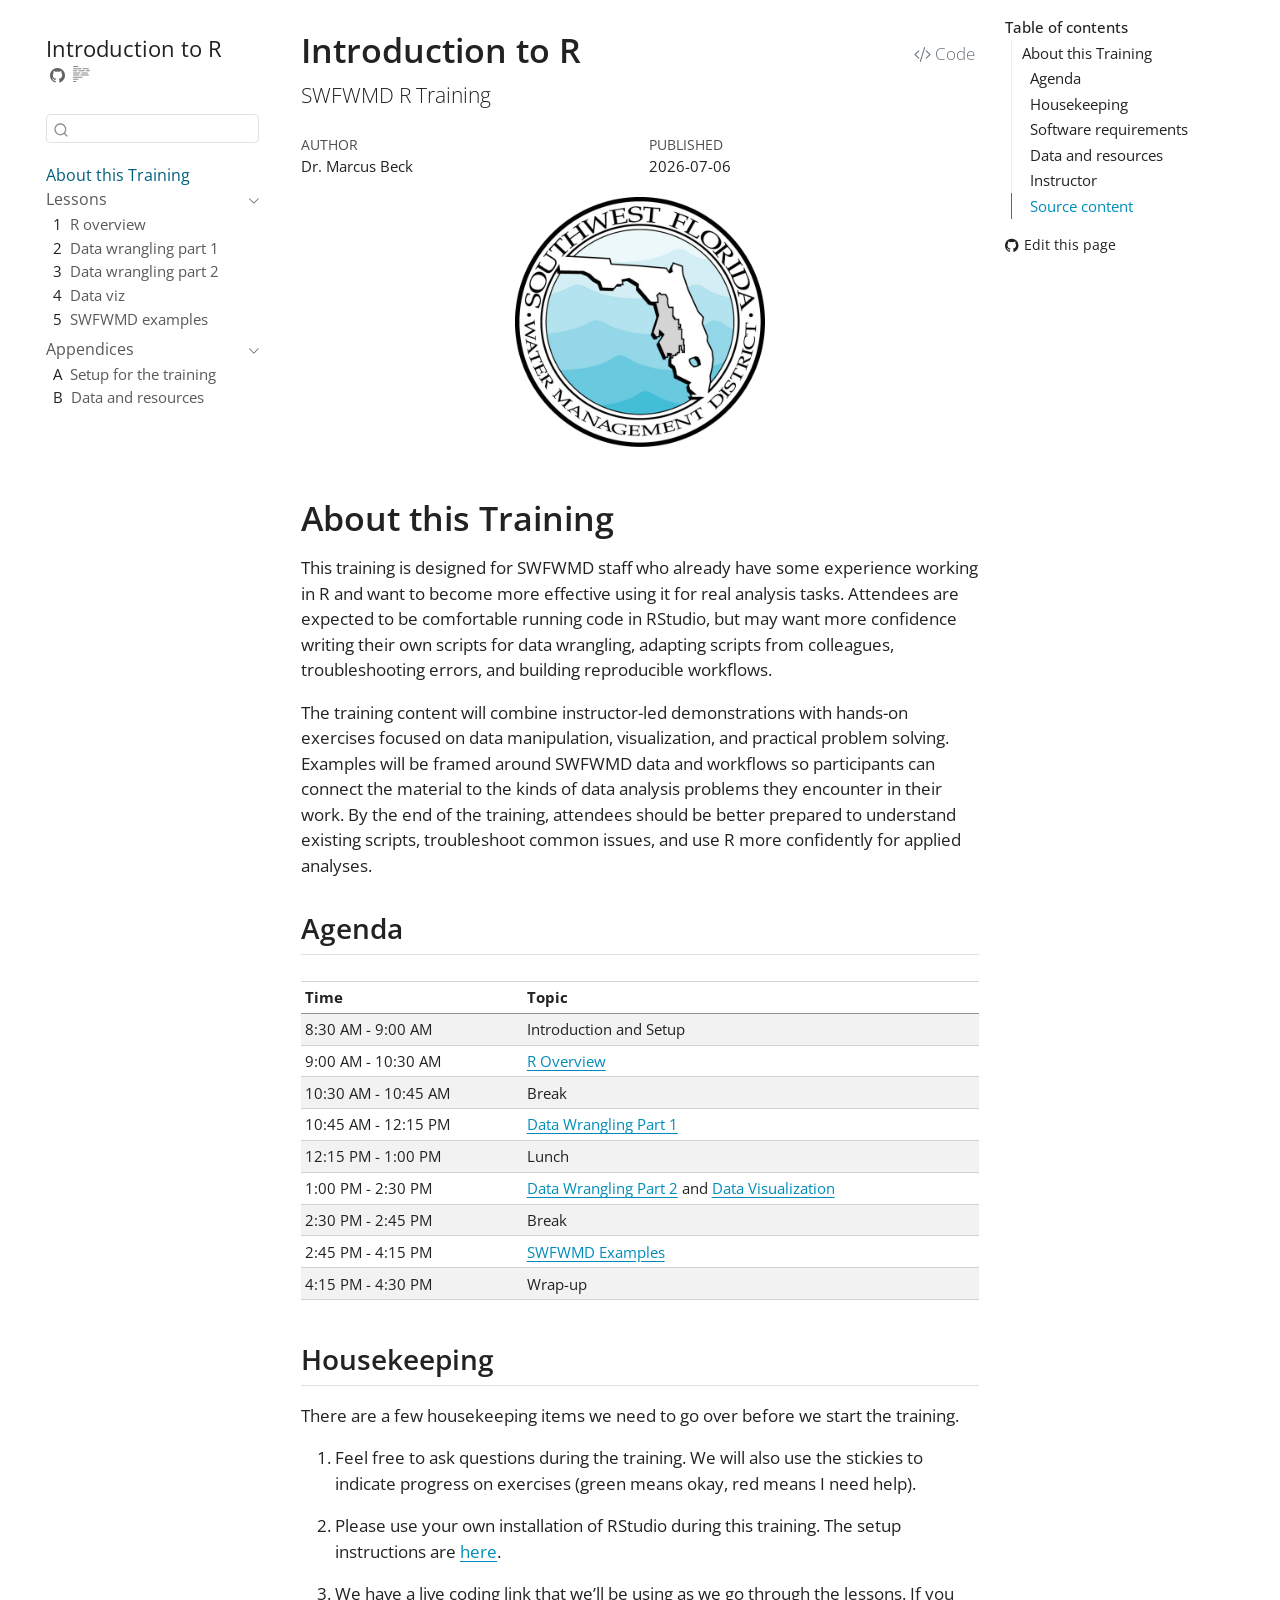
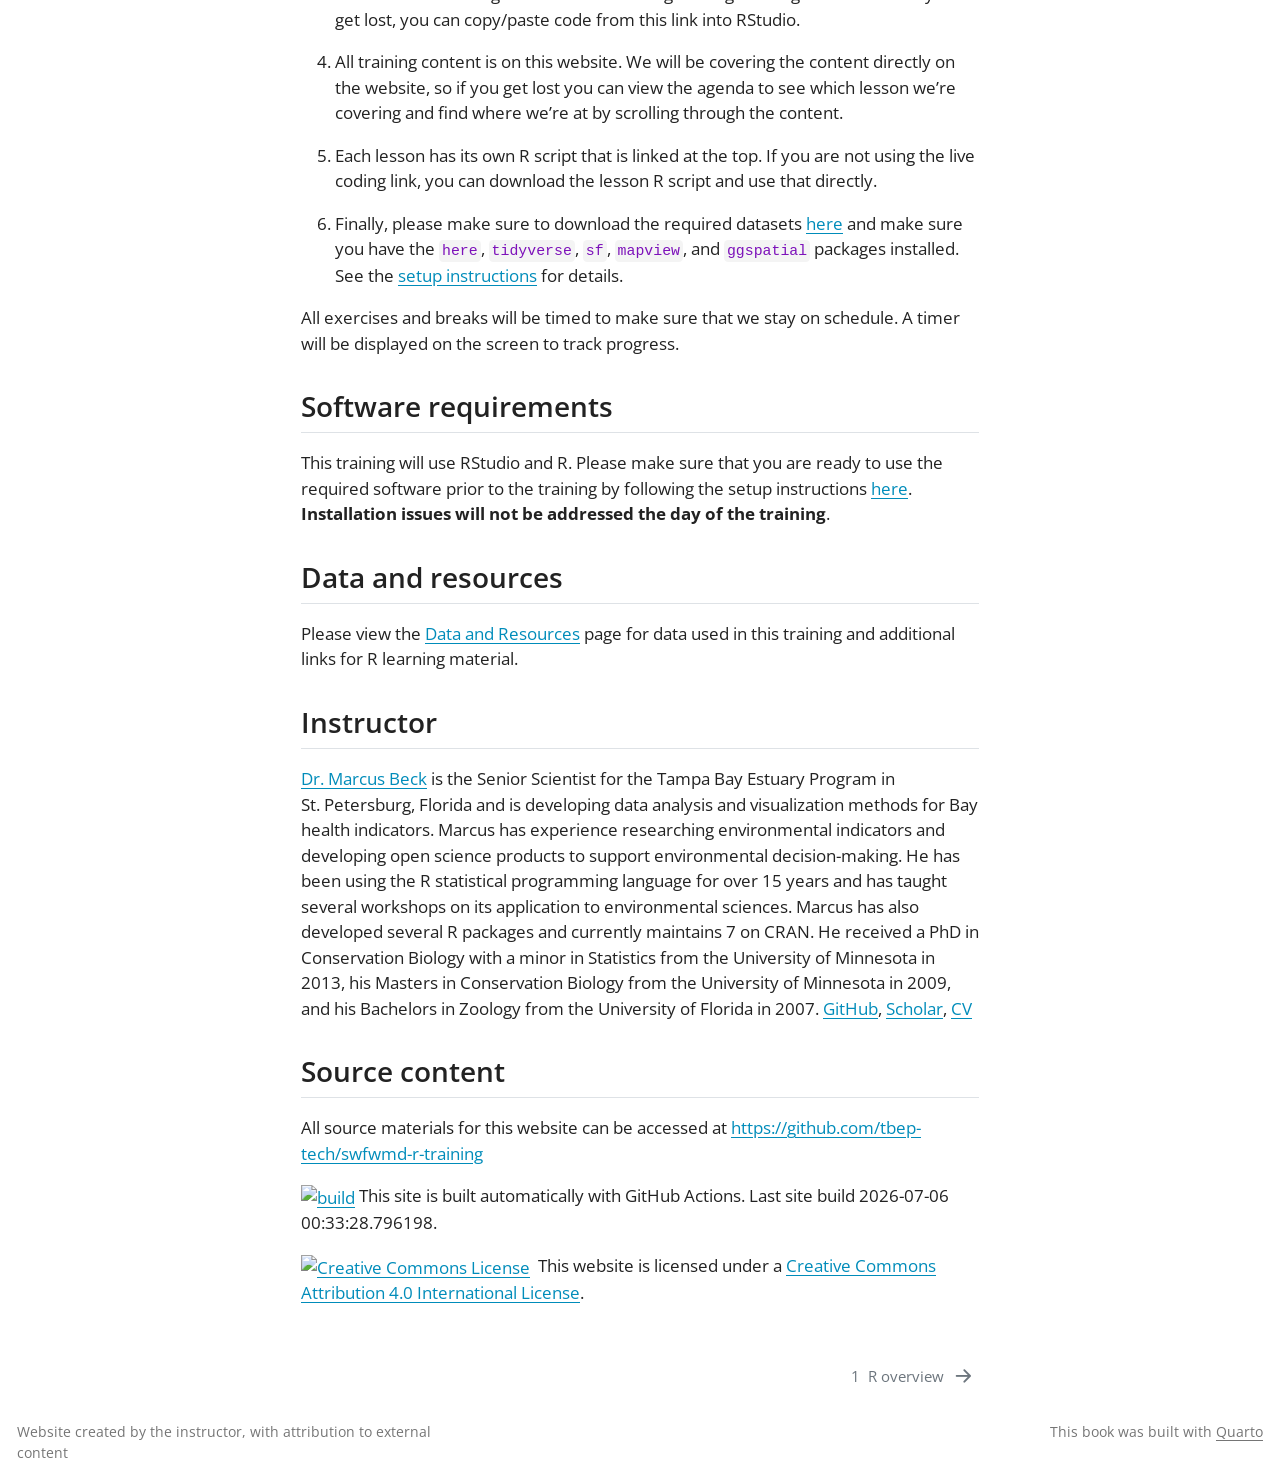
==== commit 07e2203d: "Built site for gh-pages" ====
--- a/index.html
+++ b/index.html
@@ -46,9 +46,6 @@
 <script src="site_libs/bootstrap/bootstrap.min.js"></script>
 <link href="site_libs/bootstrap/bootstrap-icons.css" rel="stylesheet">
 <link href="site_libs/bootstrap/bootstrap-e1dc7c06b84616ffc65b98f43969cebb.min.css" rel="stylesheet" append-hash="true" id="quarto-bootstrap" data-mode="light">
-<script src="site_libs/quarto-contrib/glightbox/glightbox.min.js"></script>
-<link href="site_libs/quarto-contrib/glightbox/glightbox.min.css" rel="stylesheet">
-<link href="site_libs/quarto-contrib/glightbox/lightbox.css" rel="stylesheet">
 <script id="quarto-search-options" type="application/json">{
   "location": "sidebar",
   "copy-button": false,
@@ -257,7 +254,11 @@
 }
 </style>
 </div>
-<p><a href="figs/swfwmd_logo.png" class="lightbox" data-gallery="quarto-lightbox-gallery-1"><img src="figs/swfwmd_logo.png" class="img-fluid"></a></p>
+<div class="quarto-figure quarto-figure-center">
+<figure class="figure">
+<p><a href="https://www.swfwmd.state.fl.us/" target="_blank"><img src="figs/swfwmd_logo.png" class="img-fluid quarto-figure quarto-figure-center figure-img" width="250"></a></p>
+</figure>
+</div>
 <section id="about-this-training" class="level1 unnumbered">
 <h1 class="unnumbered">About this Training</h1>
 <p>This training is designed for SWFWMD staff who already have some experience working in R and want to become more effective using it for real analysis tasks. Attendees are expected to be comfortable running code in RStudio, but may want more confidence writing their own scripts for data wrangling, adapting scripts from colleagues, troubleshooting errors, and building reproducible workflows.</p>
@@ -343,7 +344,7 @@
 <section id="source-content" class="level2">
 <h2 class="anchored" data-anchor-id="source-content">Source content</h2>
 <p>All source materials for this website can be accessed at <a href="https://github.com/tbep-tech/swfwmd-r-training" target="_blank">https://github.com/tbep-tech/swfwmd-r-training</a></p>
-<p><a href="https://github.com/tbep-tech/swfwmd-r-training/actions"><img src="https://github.com/tbep-tech/swfwmd-r-training/workflows/build/badge.svg" class="img-fluid" alt="build"></a> This site is built automatically with GitHub Actions. Last site build 2026-07-06 00:24:09.810489.</p>
+<p><a href="https://github.com/tbep-tech/swfwmd-r-training/actions"><img src="https://github.com/tbep-tech/swfwmd-r-training/workflows/build/badge.svg" class="img-fluid" alt="build"></a> This site is built automatically with GitHub Actions. Last site build 2026-07-06 00:33:28.796198.</p>
 <p><a rel="license" href="http://creativecommons.org/licenses/by/4.0/"><img alt="Creative Commons License" style="border-width:0" src="https://i.creativecommons.org/l/by/4.0/88x31.png"></a>&nbsp;&nbsp;This website is licensed under a <a rel="license" href="http://creativecommons.org/licenses/by/4.0/">Creative Commons Attribution 4.0 International License</a>.</p>
 
 
@@ -825,38 +826,6 @@
 </div>
   </div>
 </footer>
-<script>var lightboxQuarto = GLightbox({"closeEffect":"zoom","descPosition":"bottom","loop":false,"openEffect":"zoom","selector":".lightbox"});
-(function() {
-  let previousOnload = window.onload;
-  window.onload = () => {
-    if (previousOnload) {
-      previousOnload();
-    }
-    lightboxQuarto.on('slide_before_load', (data) => {
-      const { slideIndex, slideNode, slideConfig, player, trigger } = data;
-      const href = trigger.getAttribute('href');
-      if (href !== null) {
-        const imgEl = window.document.querySelector(`a[href="${href}"] img`);
-        if (imgEl !== null) {
-          const srcAttr = imgEl.getAttribute("src");
-          if (srcAttr && srcAttr.startsWith("data:")) {
-            slideConfig.href = srcAttr;
-          }
-        }
-      } 
-    });
-  
-    lightboxQuarto.on('slide_after_load', (data) => {
-      const { slideIndex, slideNode, slideConfig, player, trigger } = data;
-      if (window.Quarto?.typesetMath) {
-        window.Quarto.typesetMath(slideNode);
-      }
-    });
-  
-  };
-  
-})();
-          </script>
 
 
 
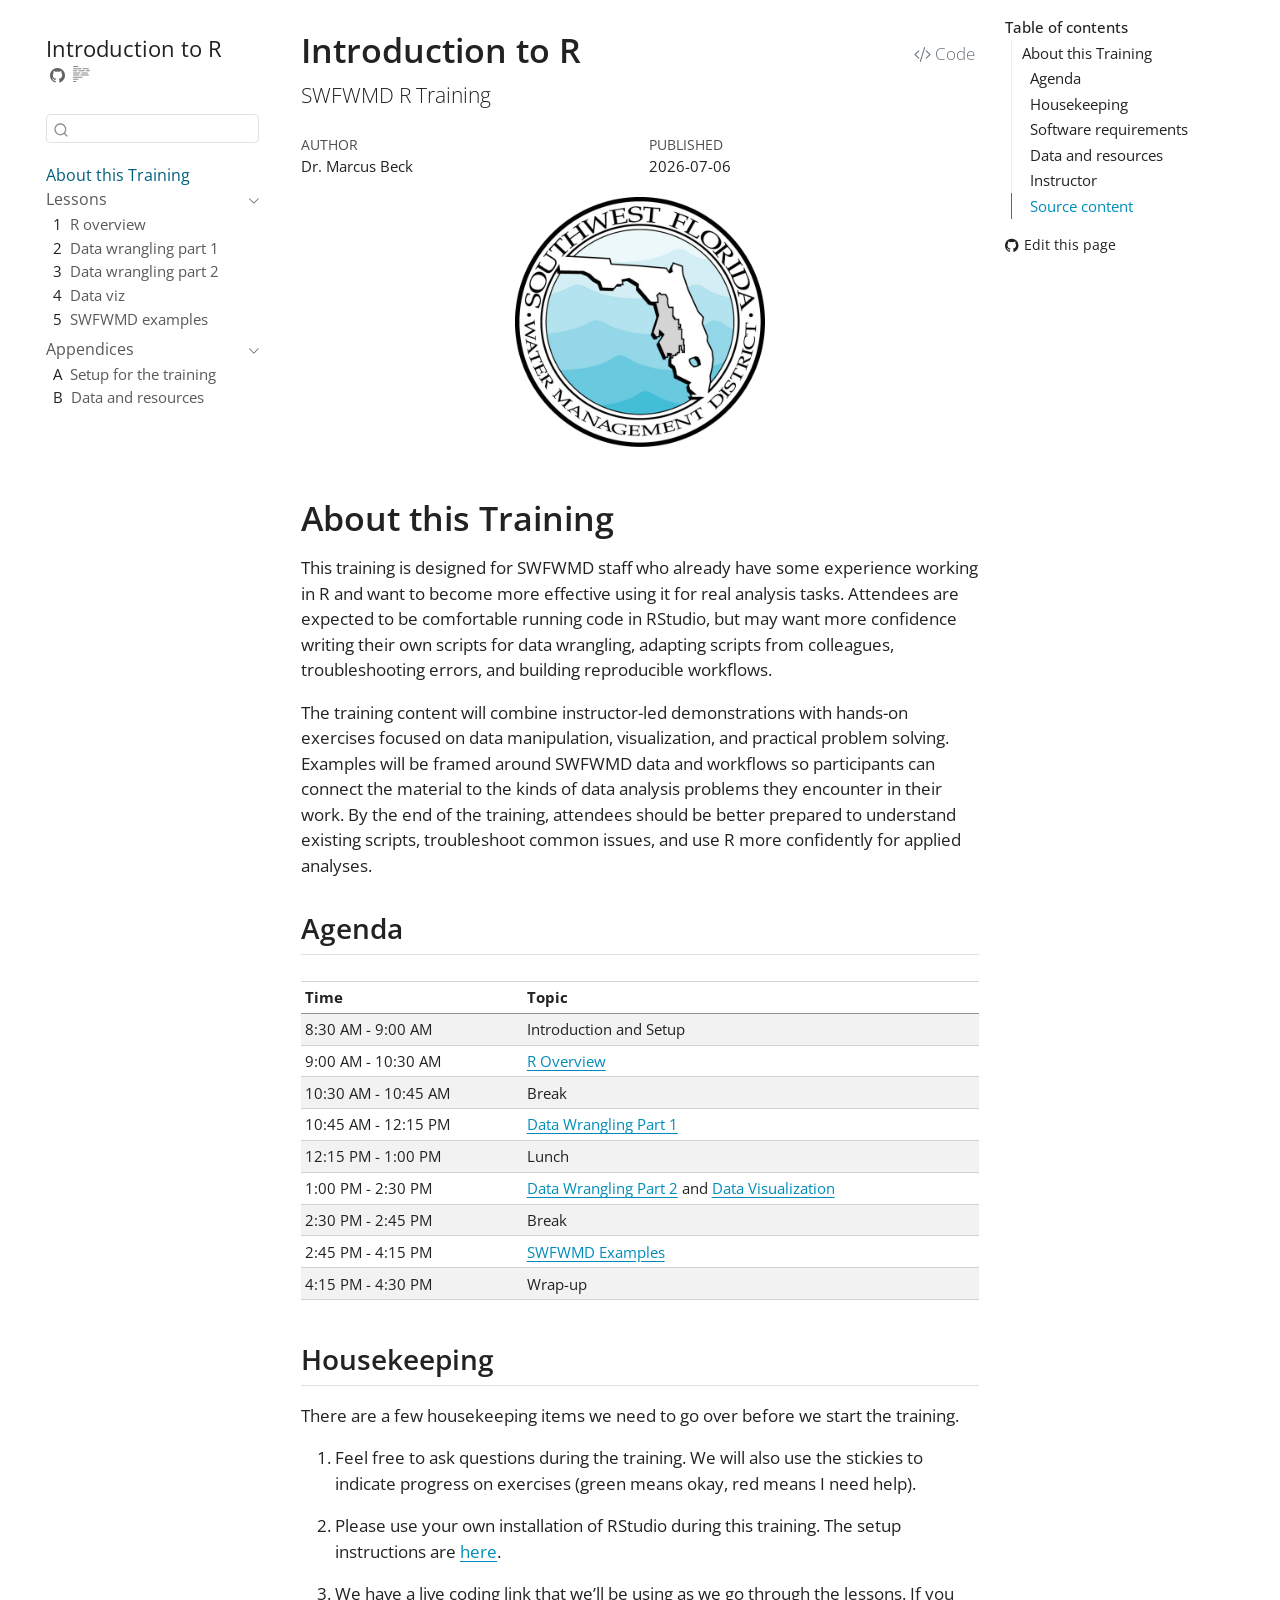
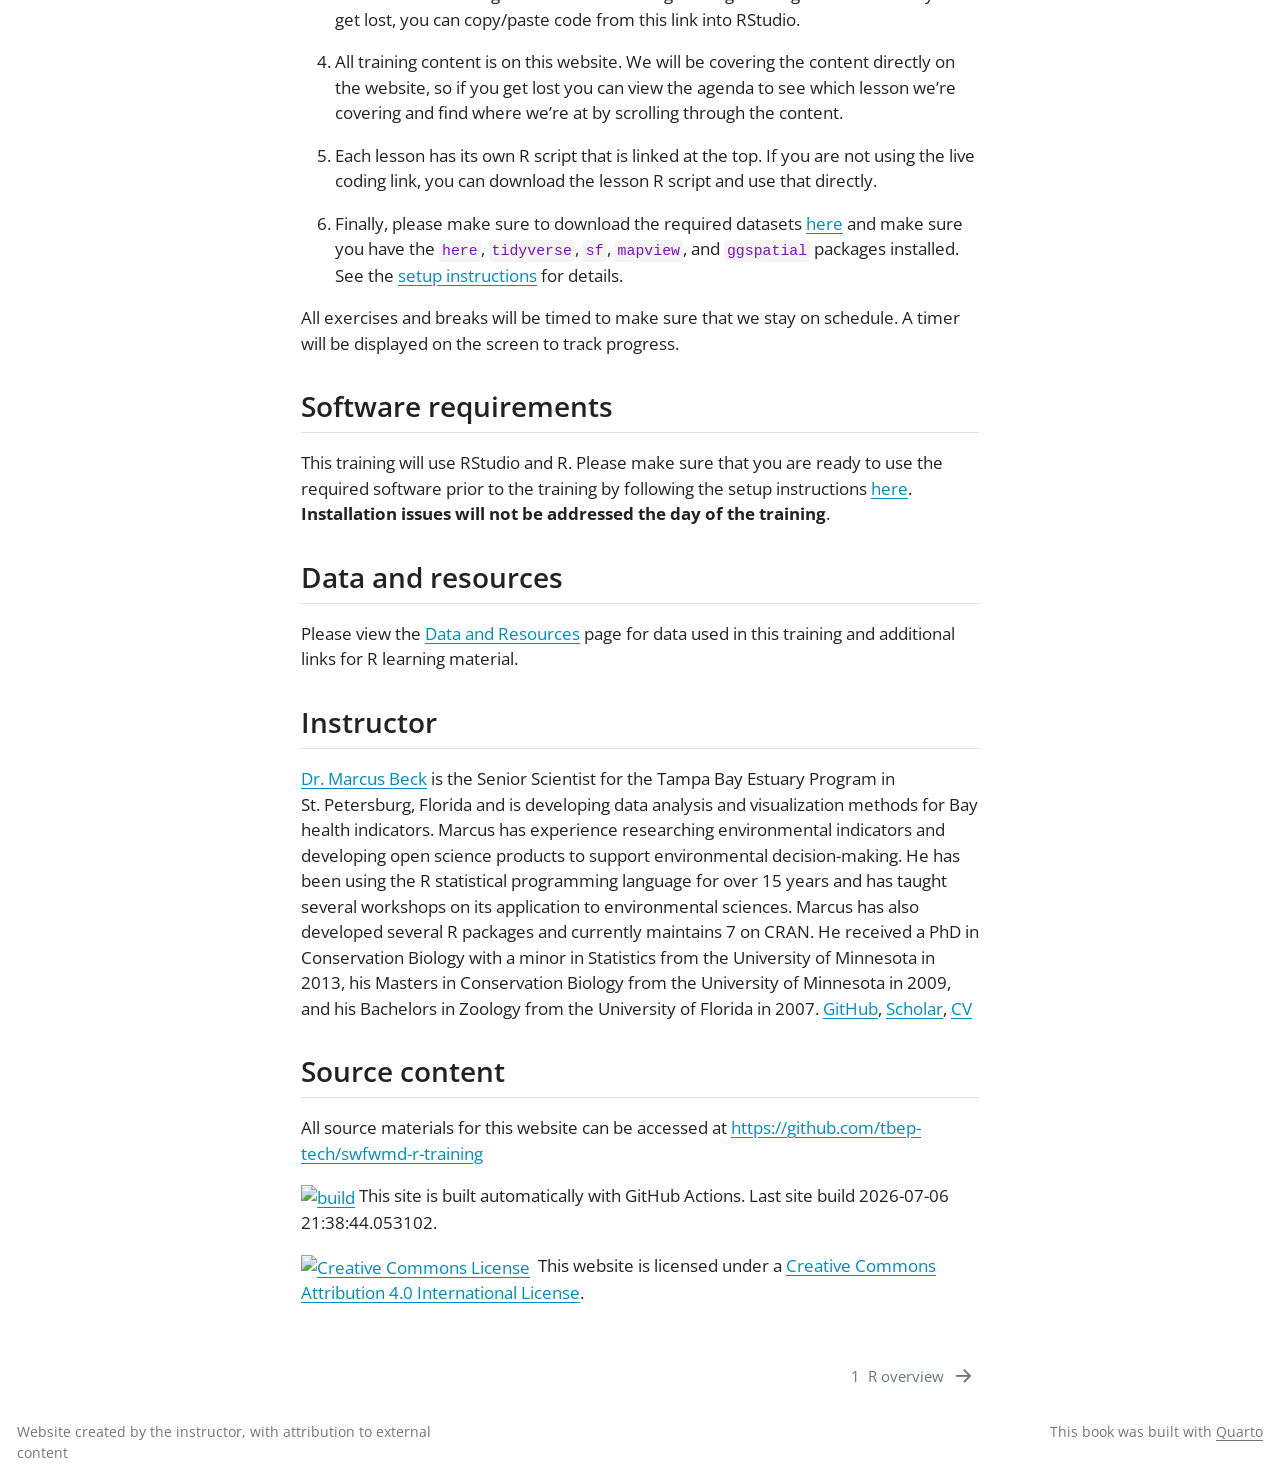
==== commit 04a057b1: "Built site for gh-pages" ====
--- a/index.html
+++ b/index.html
@@ -344,7 +344,7 @@
 <section id="source-content" class="level2">
 <h2 class="anchored" data-anchor-id="source-content">Source content</h2>
 <p>All source materials for this website can be accessed at <a href="https://github.com/tbep-tech/swfwmd-r-training" target="_blank">https://github.com/tbep-tech/swfwmd-r-training</a></p>
-<p><a href="https://github.com/tbep-tech/swfwmd-r-training/actions"><img src="https://github.com/tbep-tech/swfwmd-r-training/workflows/build/badge.svg" class="img-fluid" alt="build"></a> This site is built automatically with GitHub Actions. Last site build 2026-07-06 00:33:28.796198.</p>
+<p><a href="https://github.com/tbep-tech/swfwmd-r-training/actions"><img src="https://github.com/tbep-tech/swfwmd-r-training/workflows/build/badge.svg" class="img-fluid" alt="build"></a> This site is built automatically with GitHub Actions. Last site build 2026-07-06 21:38:44.053102.</p>
 <p><a rel="license" href="http://creativecommons.org/licenses/by/4.0/"><img alt="Creative Commons License" style="border-width:0" src="https://i.creativecommons.org/l/by/4.0/88x31.png"></a>&nbsp;&nbsp;This website is licensed under a <a rel="license" href="http://creativecommons.org/licenses/by/4.0/">Creative Commons Attribution 4.0 International License</a>.</p>
 
 
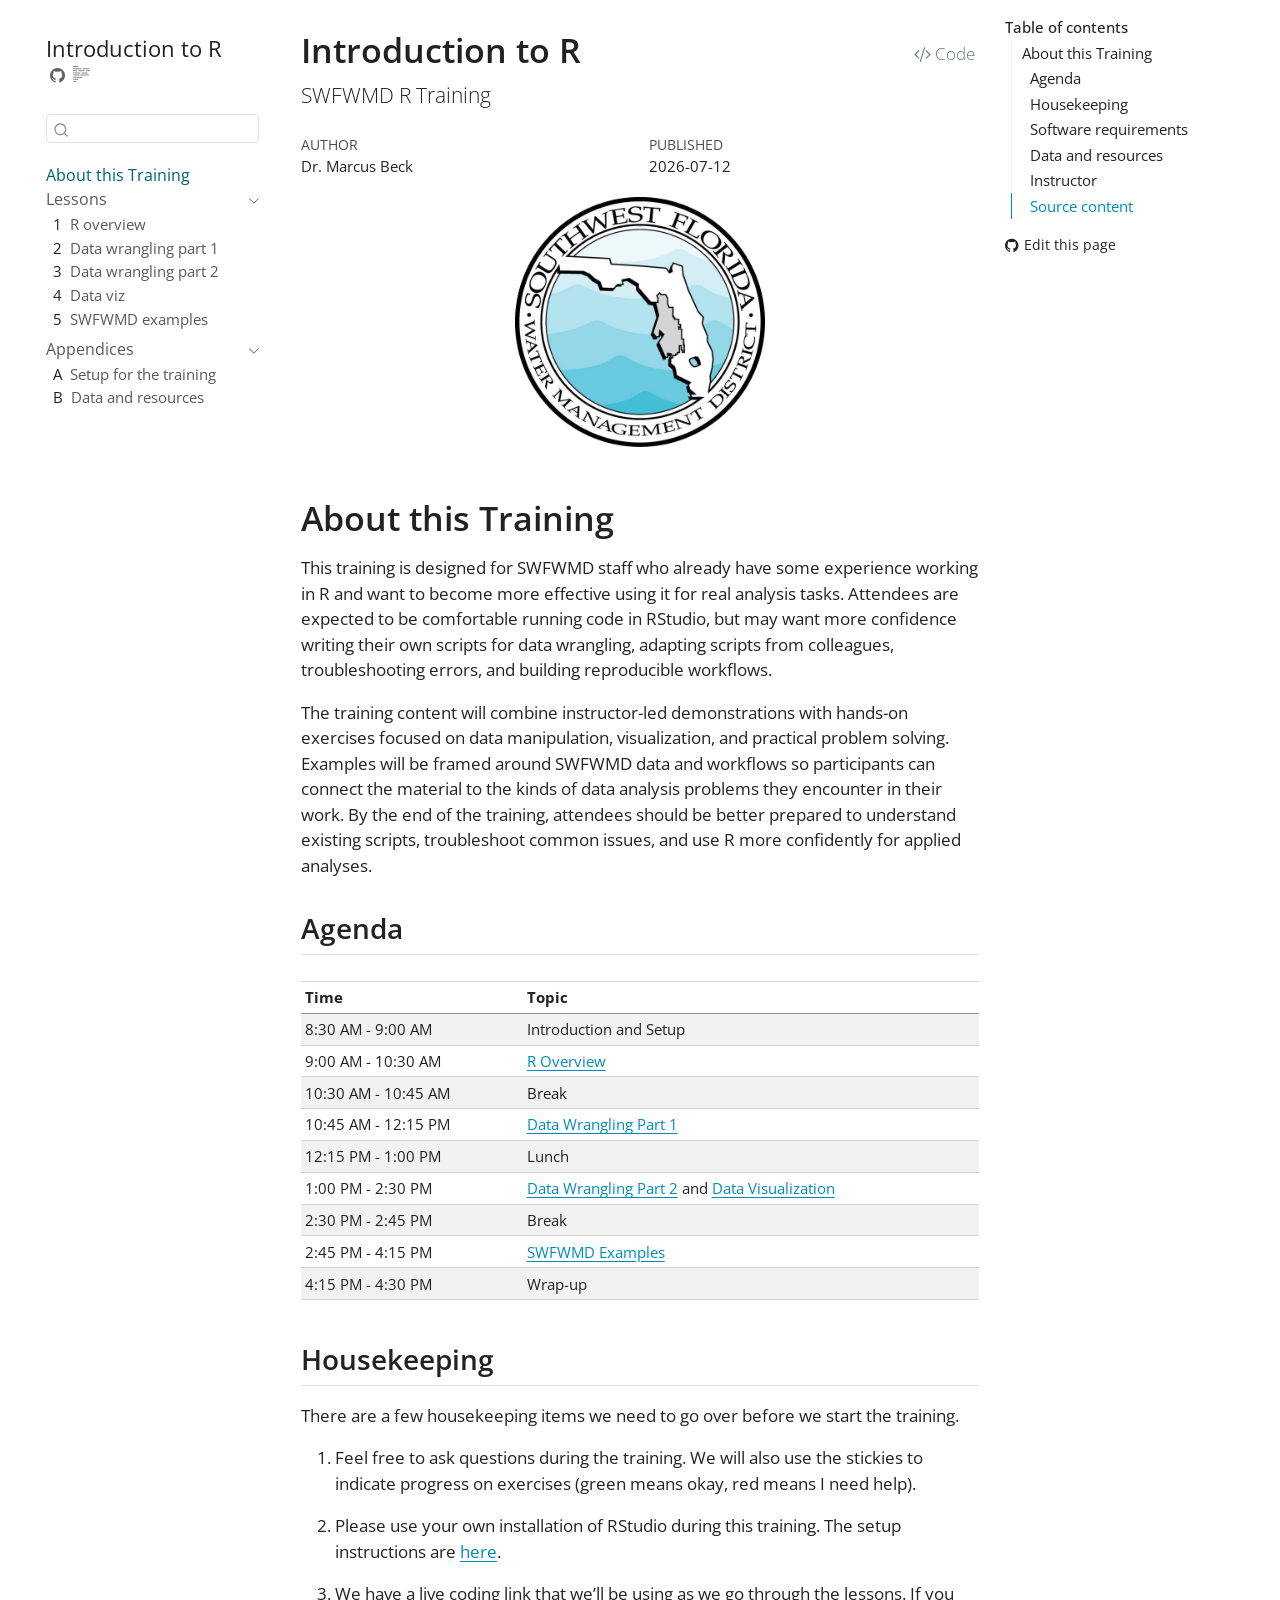
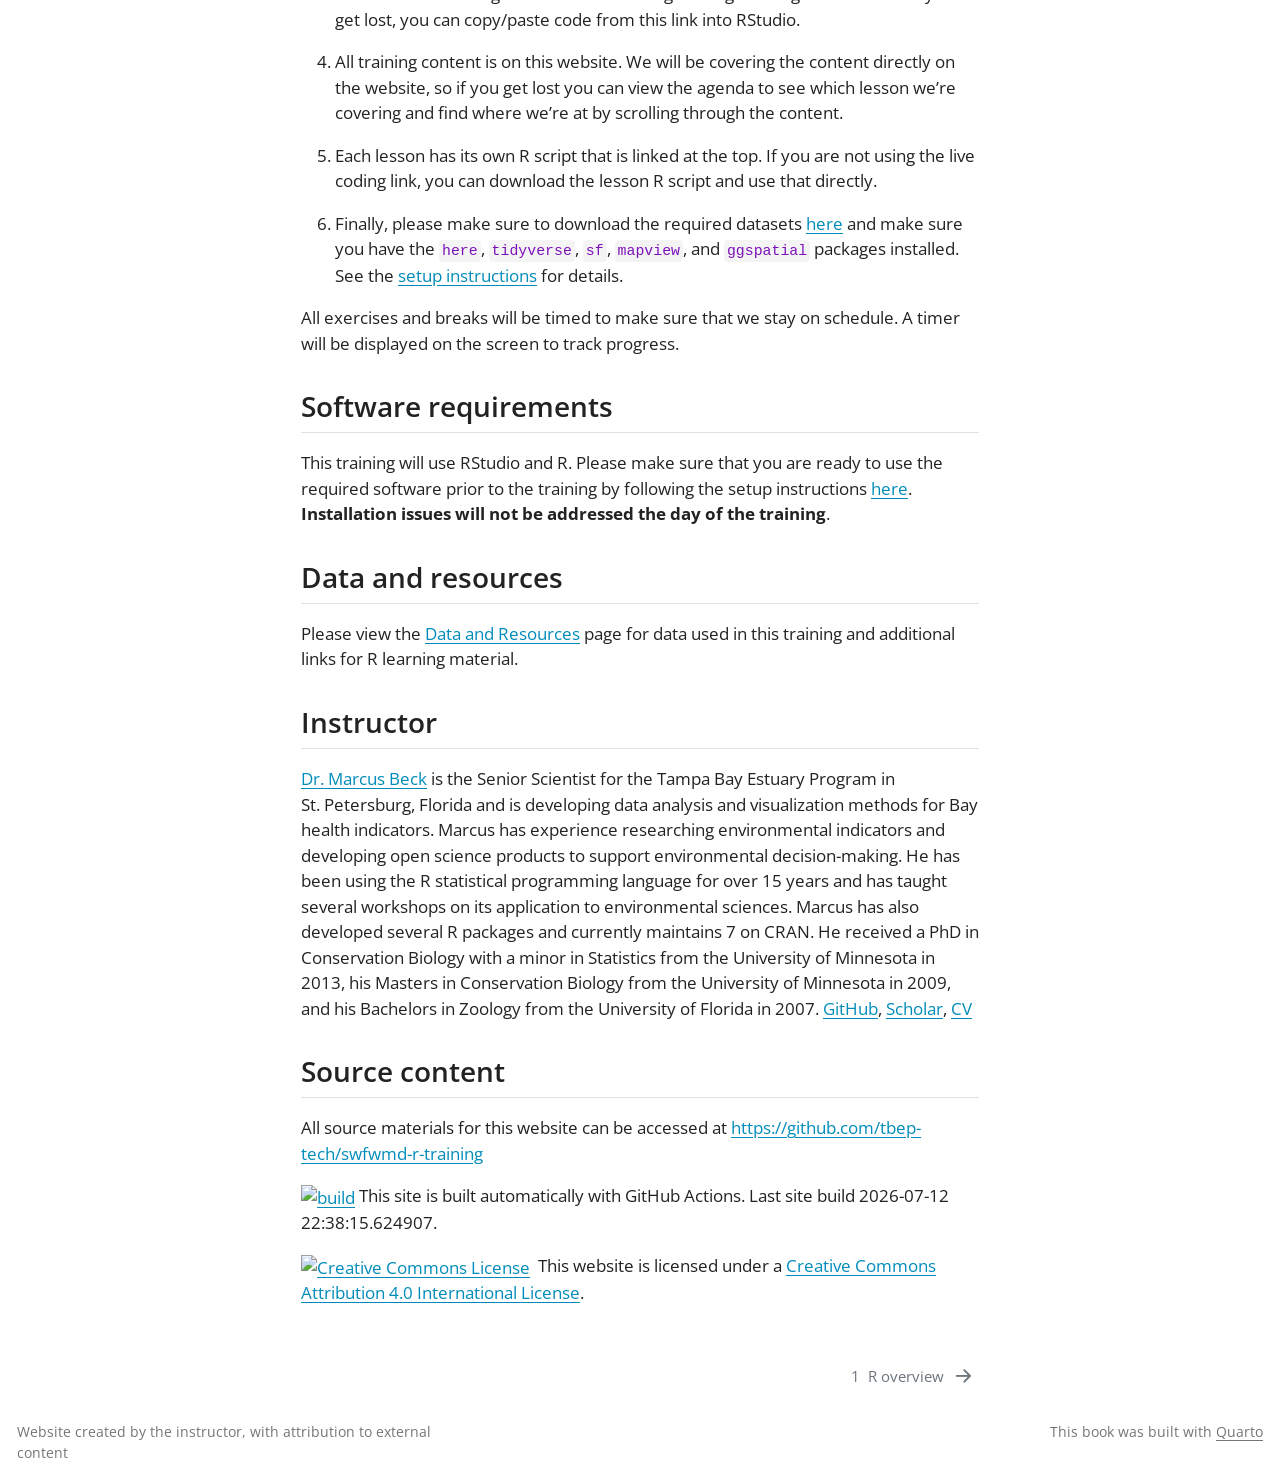
==== commit 72f2fc05: "Built site for gh-pages" ====
--- a/index.html
+++ b/index.html
@@ -7,7 +7,7 @@
 <meta name="viewport" content="width=device-width, initial-scale=1.0, user-scalable=yes">
 
 <meta name="author" content="Dr.&nbsp;Marcus Beck">
-<meta name="dcterms.date" content="2026-07-06">
+<meta name="dcterms.date" content="2026-07-12">
 
 <title>Introduction to R</title>
 <style>
@@ -234,7 +234,7 @@
     <div>
     <div class="quarto-title-meta-heading">Published</div>
     <div class="quarto-title-meta-contents">
-      <p class="date">2026-07-06</p>
+      <p class="date">2026-07-12</p>
     </div>
   </div>
   
@@ -344,7 +344,7 @@
 <section id="source-content" class="level2">
 <h2 class="anchored" data-anchor-id="source-content">Source content</h2>
 <p>All source materials for this website can be accessed at <a href="https://github.com/tbep-tech/swfwmd-r-training" target="_blank">https://github.com/tbep-tech/swfwmd-r-training</a></p>
-<p><a href="https://github.com/tbep-tech/swfwmd-r-training/actions"><img src="https://github.com/tbep-tech/swfwmd-r-training/workflows/build/badge.svg" class="img-fluid" alt="build"></a> This site is built automatically with GitHub Actions. Last site build 2026-07-06 21:38:44.053102.</p>
+<p><a href="https://github.com/tbep-tech/swfwmd-r-training/actions"><img src="https://github.com/tbep-tech/swfwmd-r-training/workflows/build/badge.svg" class="img-fluid" alt="build"></a> This site is built automatically with GitHub Actions. Last site build 2026-07-12 22:38:15.624907.</p>
 <p><a rel="license" href="http://creativecommons.org/licenses/by/4.0/"><img alt="Creative Commons License" style="border-width:0" src="https://i.creativecommons.org/l/by/4.0/88x31.png"></a>&nbsp;&nbsp;This website is licensed under a <a rel="license" href="http://creativecommons.org/licenses/by/4.0/">Creative Commons Attribution 4.0 International License</a>.</p>
 
 
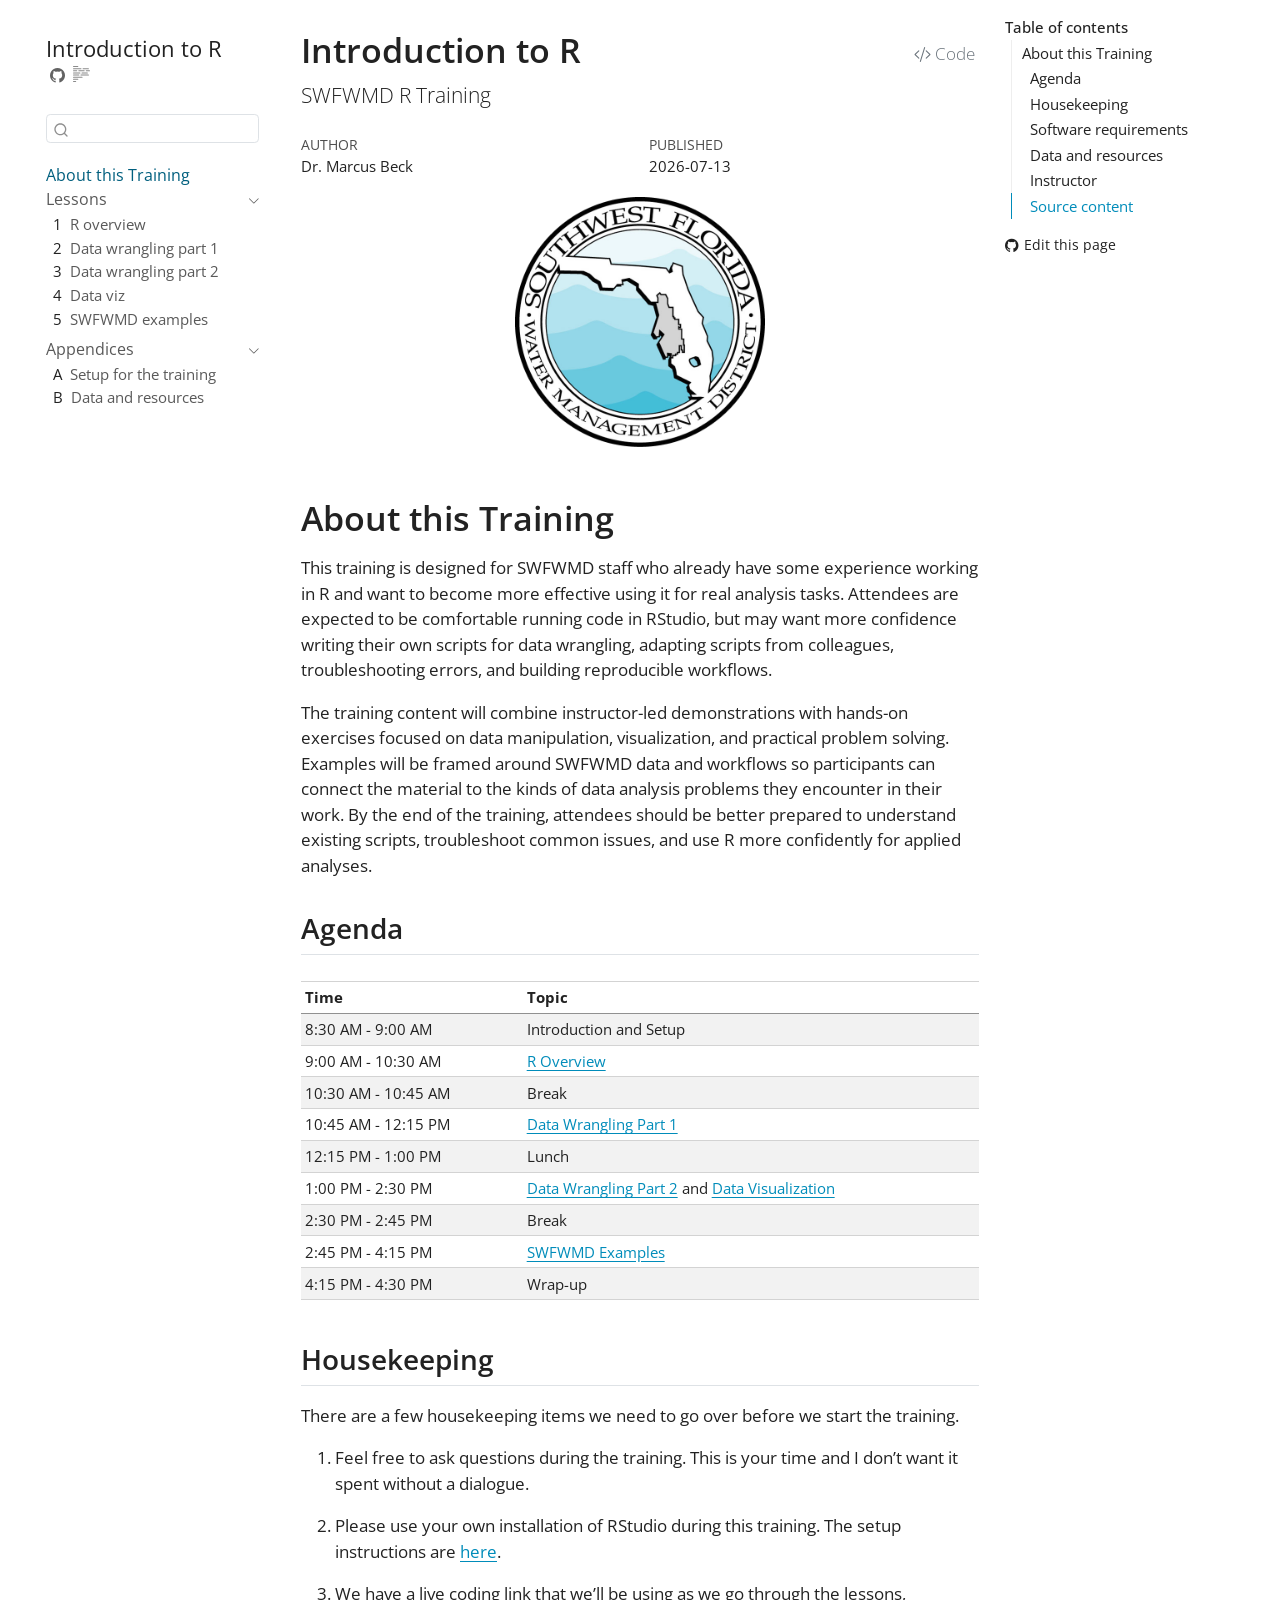
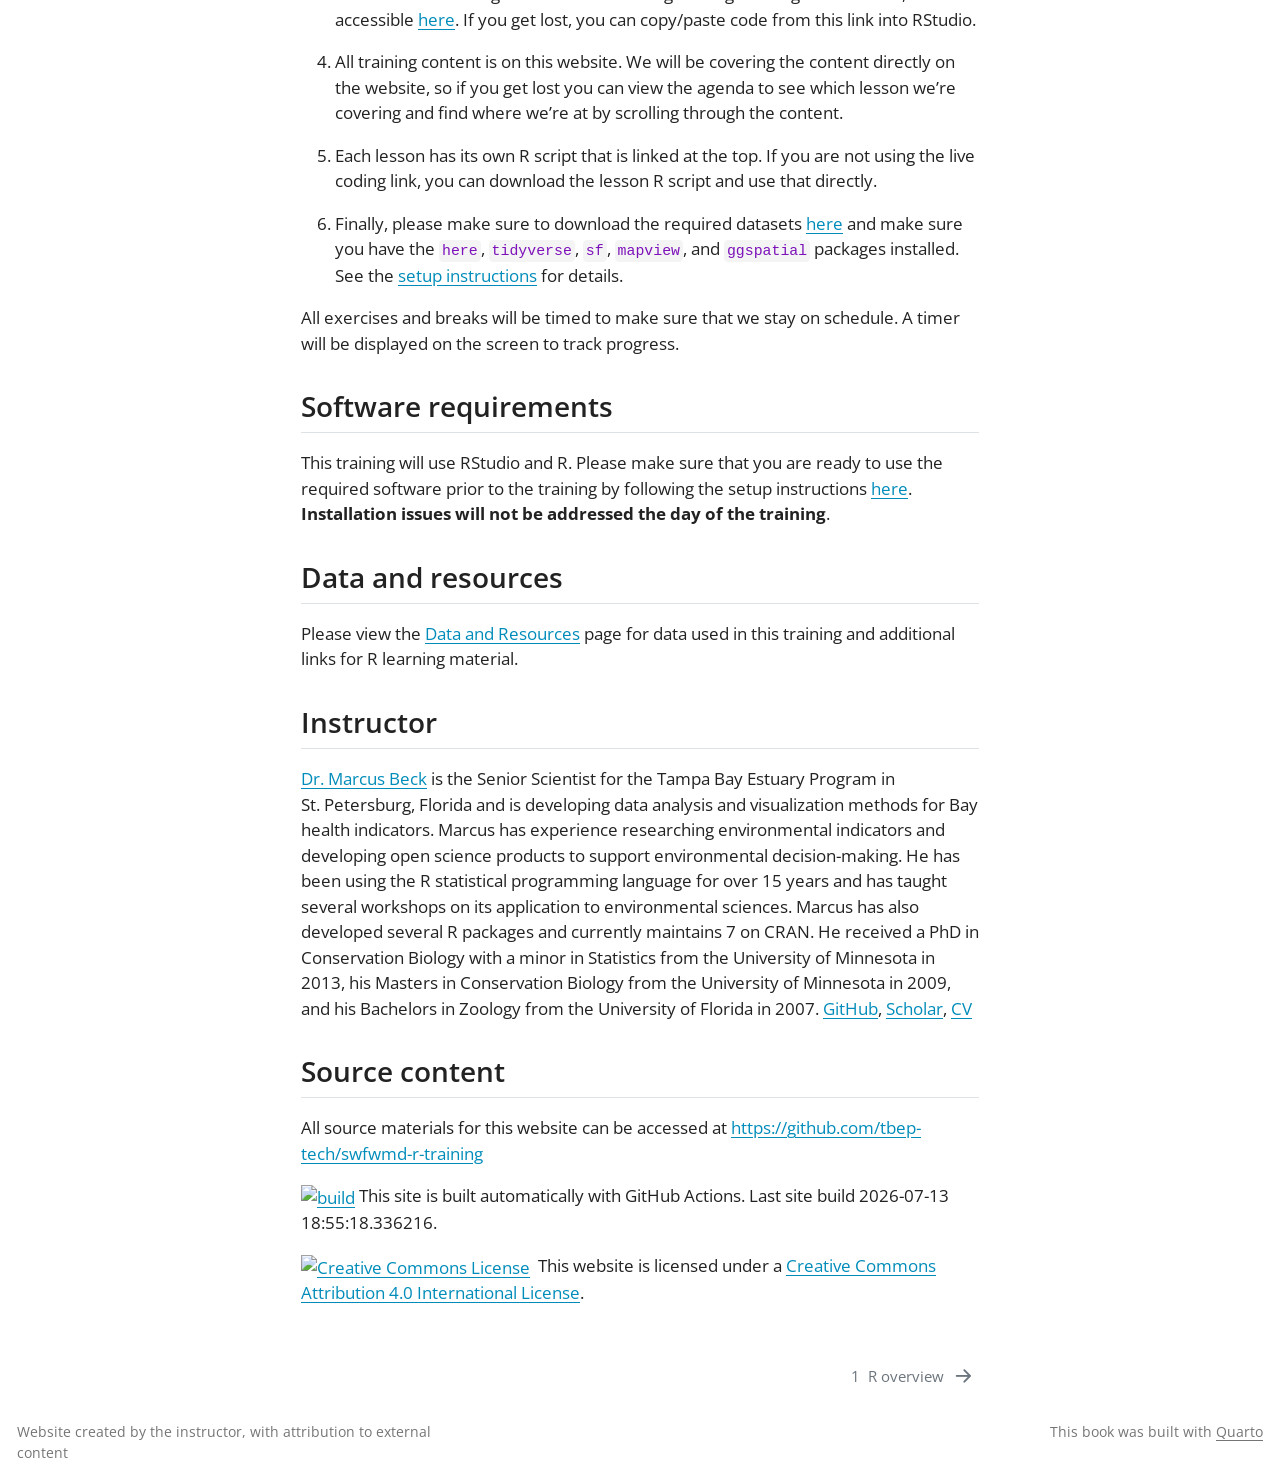
==== commit daf66c22: "Built site for gh-pages" ====
--- a/index.html
+++ b/index.html
@@ -7,7 +7,7 @@
 <meta name="viewport" content="width=device-width, initial-scale=1.0, user-scalable=yes">
 
 <meta name="author" content="Dr.&nbsp;Marcus Beck">
-<meta name="dcterms.date" content="2026-07-12">
+<meta name="dcterms.date" content="2026-07-13">
 
 <title>Introduction to R</title>
 <style>
@@ -234,7 +234,7 @@
     <div>
     <div class="quarto-title-meta-heading">Published</div>
     <div class="quarto-title-meta-contents">
-      <p class="date">2026-07-12</p>
+      <p class="date">2026-07-13</p>
     </div>
   </div>
   
@@ -320,9 +320,9 @@
 <h2 class="unnumbered anchored" data-anchor-id="housekeeping">Housekeeping</h2>
 <p>There are a few housekeeping items we need to go over before we start the training.</p>
 <ol type="1">
-<li><p>Feel free to ask questions during the training. We will also use the stickies to indicate progress on exercises (green means okay, red means I need help).</p></li>
+<li><p>Feel free to ask questions during the training. This is your time and I don’t want it spent without a dialogue.</p></li>
 <li><p>Please use your own installation of RStudio during this training. The setup instructions are <a href="setup.html">here</a>.</p></li>
-<li><p>We have a live coding link that we’ll be using as we go through the lessons. If you get lost, you can copy/paste code from this link into RStudio.</p></li>
+<li><p>We have a live coding link that we’ll be using as we go through the lessons, accessible <a href="https://tinyurl.com/swfwmd-r-training-live-coding" target="_blank">here</a>. If you get lost, you can copy/paste code from this link into RStudio.</p></li>
 <li><p>All training content is on this website. We will be covering the content directly on the website, so if you get lost you can view the agenda to see which lesson we’re covering and find where we’re at by scrolling through the content.</p></li>
 <li><p>Each lesson has its own R script that is linked at the top. If you are not using the live coding link, you can download the lesson R script and use that directly.</p></li>
 <li><p>Finally, please make sure to download the required datasets <a href="data/data.zip">here</a> and make sure you have the <code>here</code>, <code>tidyverse</code>, <code>sf</code>, <code>mapview</code>, and <code>ggspatial</code> packages installed. See the <a href="setup.html">setup instructions</a> for details.</p></li>
@@ -344,7 +344,7 @@
 <section id="source-content" class="level2">
 <h2 class="anchored" data-anchor-id="source-content">Source content</h2>
 <p>All source materials for this website can be accessed at <a href="https://github.com/tbep-tech/swfwmd-r-training" target="_blank">https://github.com/tbep-tech/swfwmd-r-training</a></p>
-<p><a href="https://github.com/tbep-tech/swfwmd-r-training/actions"><img src="https://github.com/tbep-tech/swfwmd-r-training/workflows/build/badge.svg" class="img-fluid" alt="build"></a> This site is built automatically with GitHub Actions. Last site build 2026-07-12 22:38:15.624907.</p>
+<p><a href="https://github.com/tbep-tech/swfwmd-r-training/actions"><img src="https://github.com/tbep-tech/swfwmd-r-training/workflows/build/badge.svg" class="img-fluid" alt="build"></a> This site is built automatically with GitHub Actions. Last site build 2026-07-13 18:55:18.336216.</p>
 <p><a rel="license" href="http://creativecommons.org/licenses/by/4.0/"><img alt="Creative Commons License" style="border-width:0" src="https://i.creativecommons.org/l/by/4.0/88x31.png"></a>&nbsp;&nbsp;This website is licensed under a <a rel="license" href="http://creativecommons.org/licenses/by/4.0/">Creative Commons Attribution 4.0 International License</a>.</p>
 
 
